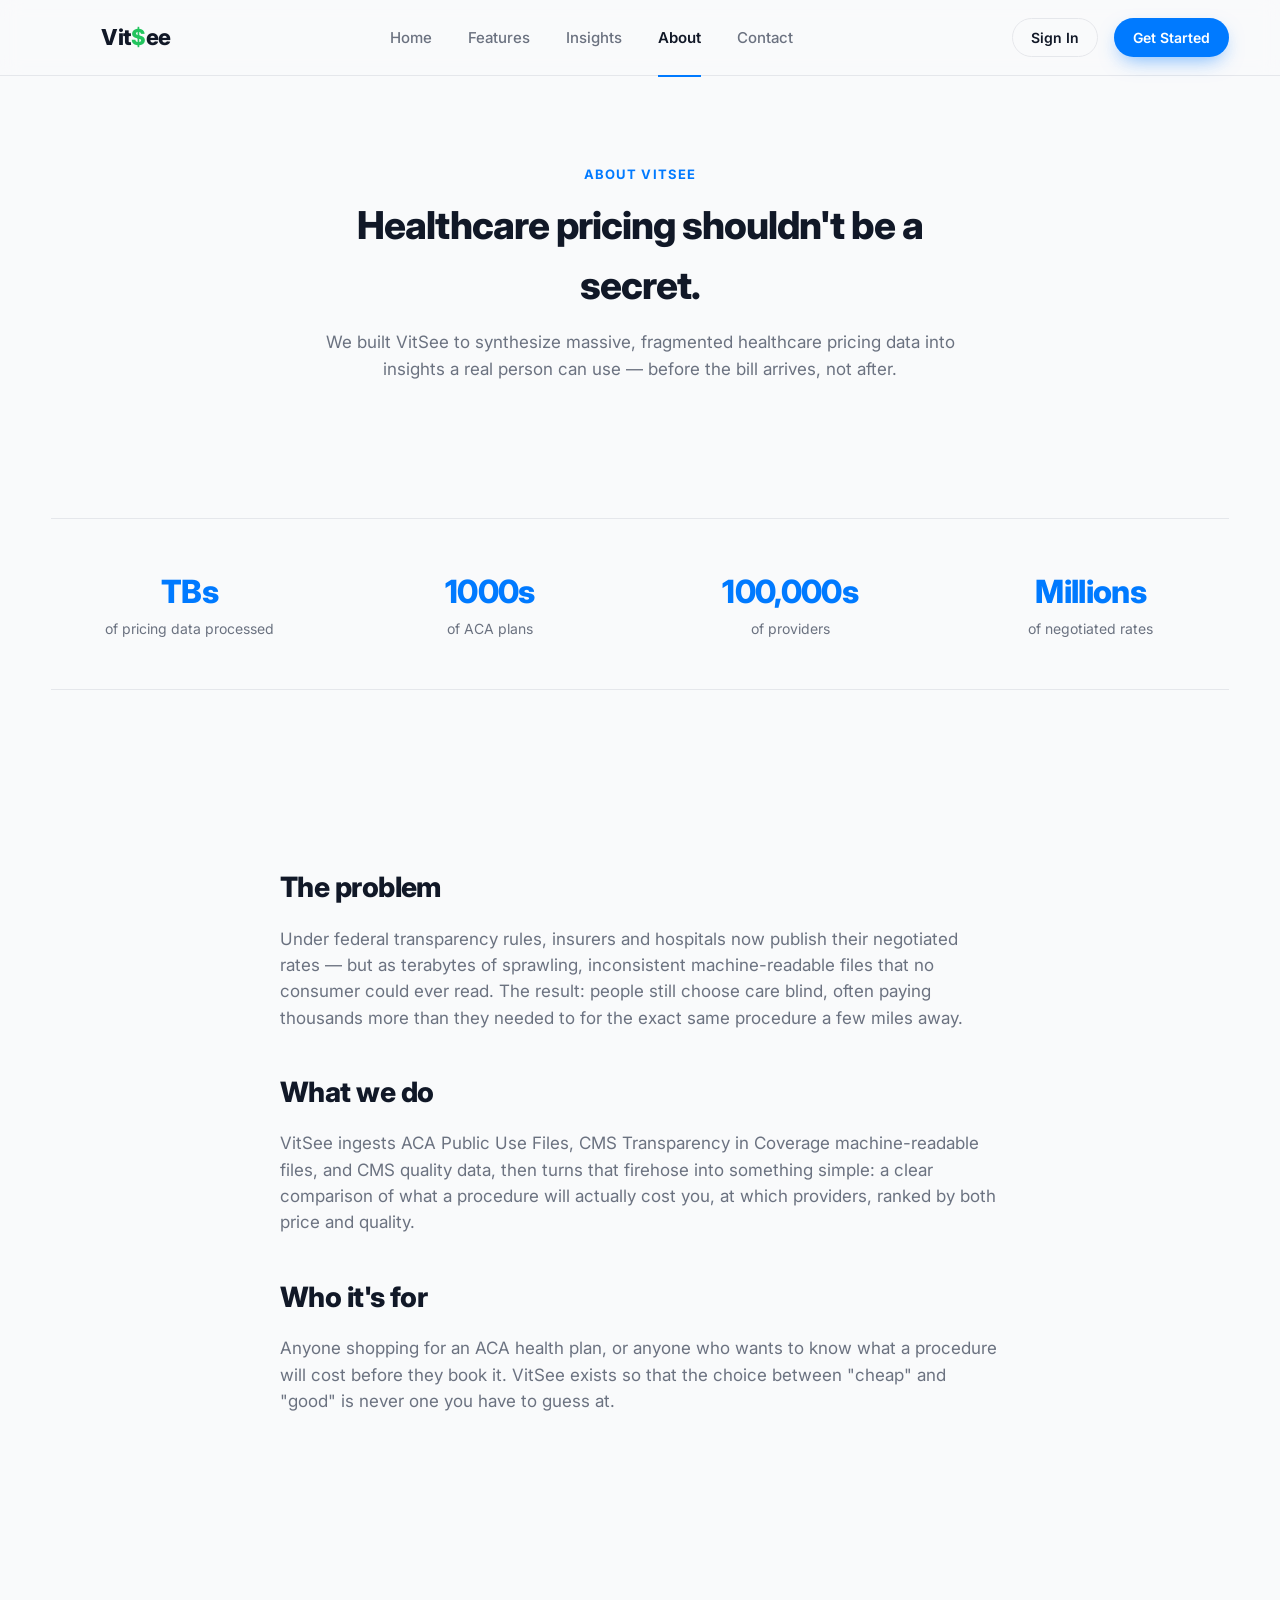
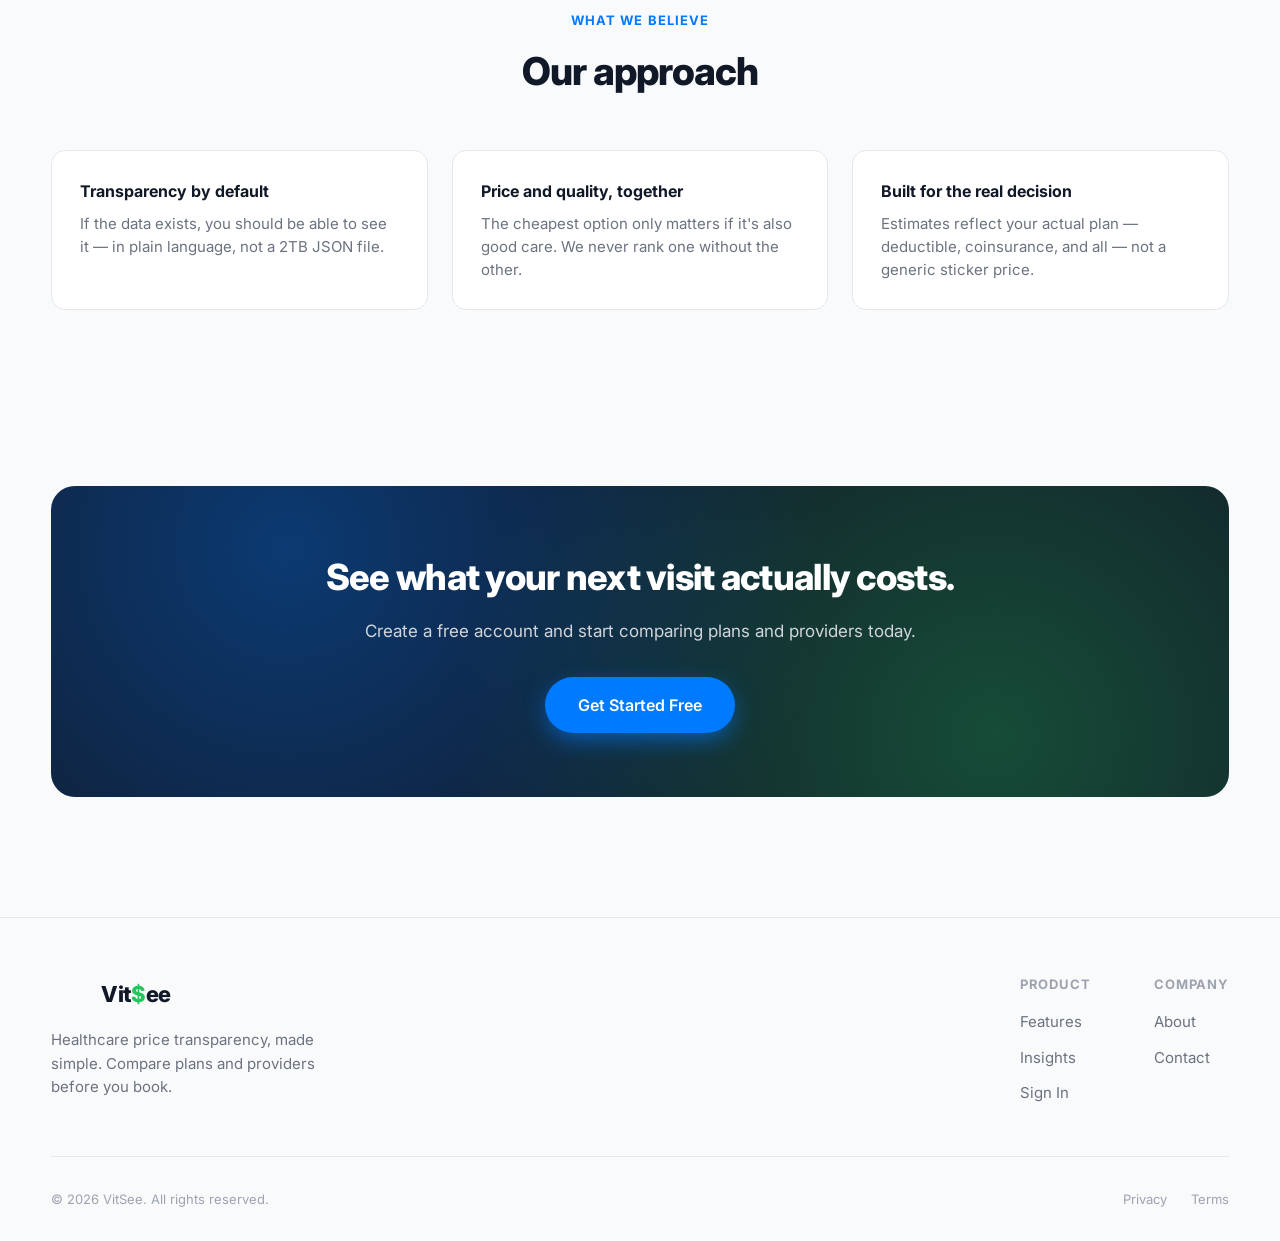
==== about.html @ 4790dad9 "Use VitSee logo as favicon instead of generic icon" ====
<!doctype html>
<html lang="en">
<head>
<meta charset="utf-8">
<title>About — VitSee</title>
<meta name="description" content="VitSee's mission is to make healthcare pricing transparent by synthesizing terabytes of fragmented public data into consumer-friendly comparisons.">
<meta name="viewport" content="width=device-width, initial-scale=1">
<link rel="icon" type="image/png" href="assets/vitsee-logo.png">
<link rel="preconnect" href="https://fonts.googleapis.com">
<link rel="preconnect" href="https://fonts.gstatic.com" crossorigin>
<link href="https://fonts.googleapis.com/css2?family=Inter:wght@400;500;600;700;800&display=swap" rel="stylesheet">
<link rel="stylesheet" href="styles.css">
</head>
<body>

<header class="site-header">
  <div class="wrap header-inner">
    <a href="index.html" class="brand">
      <img src="assets/vitsee-logo.png" alt="VitSee logo">
      <span class="brand-text">Vit<span class="brand-accent">$</span>ee</span>
    </a>
    <nav class="main-nav">
      <a href="index.html">Home</a>
      <a href="features.html">Features</a>
      <a href="insights.html">Insights</a>
      <a href="about.html" class="active">About</a>
      <a href="contact.html">Contact</a>
    </nav>
    <div class="header-actions">
      <a href="https://salmon-flower-08599f31e-preview.westus2.4.azurestaticapps.net/login" class="btn btn-ghost btn-sm">Sign In</a>
      <a href="https://salmon-flower-08599f31e-preview.westus2.4.azurestaticapps.net/login" class="btn btn-accent btn-sm">Get Started</a>
    </div>
    <button class="nav-toggle" aria-label="Toggle navigation" aria-expanded="false">
      <span></span><span></span><span></span>
    </button>
  </div>
</header>

<main>

  <section style="padding-bottom: 0;">
    <div class="wrap">
      <div class="section-head center reveal">
        <span class="section-label">About VitSee</span>
        <h2>Healthcare pricing shouldn't be a secret.</h2>
        <p>We built VitSee to synthesize massive, fragmented healthcare pricing data into insights a real person can use — before the bill arrives, not after.</p>
      </div>
    </div>
  </section>

  <section>
    <div class="wrap">
      <div class="stat-strip reveal">
        <div>
          <strong>TBs</strong>
          <span>of pricing data processed</span>
        </div>
        <div>
          <strong>1000s</strong>
          <span>of ACA plans</span>
        </div>
        <div>
          <strong>100,000s</strong>
          <span>of providers</span>
        </div>
        <div>
          <strong>Millions</strong>
          <span>of negotiated rates</span>
        </div>
      </div>
    </div>
  </section>

  <section>
    <div class="wrap prose reveal">
      <h2>The problem</h2>
      <p>Under federal transparency rules, insurers and hospitals now publish their negotiated rates — but as terabytes of sprawling, inconsistent machine-readable files that no consumer could ever read. The result: people still choose care blind, often paying thousands more than they needed to for the exact same procedure a few miles away.</p>

      <h2>What we do</h2>
      <p>VitSee ingests ACA Public Use Files, CMS Transparency in Coverage machine-readable files, and CMS quality data, then turns that firehose into something simple: a clear comparison of what a procedure will actually cost you, at which providers, ranked by both price and quality.</p>

      <h2>Who it's for</h2>
      <p>Anyone shopping for an ACA health plan, or anyone who wants to know what a procedure will cost before they book it. VitSee exists so that the choice between "cheap" and "good" is never one you have to guess at.</p>
    </div>
  </section>

  <section>
    <div class="wrap">
      <div class="section-head center reveal">
        <span class="section-label">What we believe</span>
        <h2>Our approach</h2>
      </div>
      <div class="value-grid reveal">
        <div class="value-card">
          <h4>Transparency by default</h4>
          <p>If the data exists, you should be able to see it — in plain language, not a 2TB JSON file.</p>
        </div>
        <div class="value-card">
          <h4>Price and quality, together</h4>
          <p>The cheapest option only matters if it's also good care. We never rank one without the other.</p>
        </div>
        <div class="value-card">
          <h4>Built for the real decision</h4>
          <p>Estimates reflect your actual plan — deductible, coinsurance, and all — not a generic sticker price.</p>
        </div>
      </div>
    </div>
  </section>

  <section>
    <div class="wrap">
      <div class="cta-banner reveal">
        <h2>See what your next visit actually costs.</h2>
        <p>Create a free account and start comparing plans and providers today.</p>
        <a href="https://salmon-flower-08599f31e-preview.westus2.4.azurestaticapps.net/login" class="btn btn-accent btn-lg">Get Started Free</a>
      </div>
    </div>
  </section>

</main>

<footer class="site-footer">
  <div class="wrap">
    <div class="footer-top">
      <div class="footer-brand">
        <a href="index.html" class="brand">
          <img src="assets/vitsee-logo.png" alt="VitSee logo">
          <span class="brand-text">Vit<span class="brand-accent">$</span>ee</span>
        </a>
        <p>Healthcare price transparency, made simple. Compare plans and providers before you book.</p>
      </div>
      <div class="footer-cols">
        <div class="footer-col">
          <h5>Product</h5>
          <a href="features.html">Features</a>
          <a href="insights.html">Insights</a>
          <a href="https://salmon-flower-08599f31e-preview.westus2.4.azurestaticapps.net/login">Sign In</a>
        </div>
        <div class="footer-col">
          <h5>Company</h5>
          <a href="about.html">About</a>
          <a href="contact.html">Contact</a>
        </div>
      </div>
    </div>
    <div class="footer-bottom">
      <span>&copy; 2026 VitSee. All rights reserved.</span>
      <div class="footer-bottom-links">
        <a href="contact.html">Privacy</a>
        <a href="contact.html">Terms</a>
      </div>
    </div>
  </div>
</footer>

<script src="script.js"></script>
</body>
</html>
---- styles.css ----
/* ==========================================================================
   VitSee Marketing Site — Shared Stylesheet
   Palette and typography match the vitsee-web product app.
   ========================================================================== */

:root {
  --primary-color: #007AFF;
  --primary-dark: #0062CC;
  --primary-light: #EFF6FF;
  --accent-green: #22C55E;
  --accent-green-dark: #16A34A;
  --text-primary: #111827;
  --text-secondary: #6B7280;
  --text-muted: #9CA3AF;
  --bg-color: #F9FAFB;
  --surface-color: #FFFFFF;
  --border-color: #E5E7EB;
  --amber: #F59E0B;
  --red: #EF4444;

  --font-sans: 'Inter', -apple-system, BlinkMacSystemFont, "Segoe UI", Roboto, "Helvetica Neue", Arial, sans-serif;
  --header-height: 76px;
  --max-width: 1200px;

  --shadow-sm: 0 1px 2px rgba(17, 24, 39, 0.05);
  --shadow-md: 0 4px 12px rgba(17, 24, 39, 0.08);
  --shadow-lg: 0 20px 40px -8px rgba(17, 24, 39, 0.15);
  --radius: 14px;
}

* {
  box-sizing: border-box;
}

html {
  scroll-behavior: smooth;
}

body {
  margin: 0;
  font-family: var(--font-sans);
  color: var(--text-primary);
  background-color: var(--bg-color);
  -webkit-font-smoothing: antialiased;
  line-height: 1.55;
}

img {
  max-width: 100%;
  display: block;
}

a {
  color: inherit;
}

.wrap {
  width: 92%;
  max-width: var(--max-width);
  margin: 0 auto;
}

/* ---------- Header ---------- */

.site-header {
  position: sticky;
  top: 0;
  z-index: 100;
  background-color: rgba(249, 250, 251, 0.85);
  backdrop-filter: blur(10px);
  -webkit-backdrop-filter: blur(10px);
  border-bottom: 1px solid var(--border-color);
  height: var(--header-height);
}

.header-inner {
  display: flex;
  align-items: center;
  justify-content: space-between;
  height: 100%;
}

.brand {
  display: flex;
  align-items: center;
  gap: 0.625rem;
  text-decoration: none;
  color: inherit;
}

.brand img {
  height: 40px;
  width: 40px;
  border-radius: 9px;
}

.brand-text {
  font-size: 1.375rem;
  font-weight: 800;
  letter-spacing: -0.03em;
  color: var(--text-primary);
}

.brand-accent {
  color: var(--accent-green);
}

.main-nav {
  display: flex;
  align-items: center;
  gap: 2.25rem;
}

.main-nav a {
  text-decoration: none;
  color: var(--text-secondary);
  font-weight: 500;
  font-size: 0.9375rem;
  transition: color 0.15s ease;
  position: relative;
}

.main-nav a:hover {
  color: var(--text-primary);
}

.main-nav a.active {
  color: var(--text-primary);
  font-weight: 600;
}

.main-nav a.active::after {
  content: "";
  position: absolute;
  left: 0;
  right: 0;
  bottom: -28px;
  height: 2px;
  background: var(--primary-color);
}

.header-actions {
  display: flex;
  align-items: center;
  gap: 1rem;
}

.nav-toggle {
  display: none;
  background: none;
  border: none;
  padding: 0.5rem;
  cursor: pointer;
}

.nav-toggle span {
  display: block;
  width: 22px;
  height: 2px;
  background: var(--text-primary);
  margin: 5px 0;
  border-radius: 2px;
}

/* ---------- Buttons ---------- */

.btn {
  display: inline-flex;
  align-items: center;
  justify-content: center;
  gap: 0.5rem;
  padding: 0.75rem 1.5rem;
  border-radius: 999px;
  font-weight: 600;
  font-size: 0.9375rem;
  text-decoration: none;
  border: 1px solid transparent;
  cursor: pointer;
  transition: transform 0.15s ease, box-shadow 0.15s ease, background-color 0.15s ease, color 0.15s ease;
  white-space: nowrap;
}

.btn-primary {
  background-color: var(--text-primary);
  color: #fff;
  box-shadow: var(--shadow-sm);
}

.btn-primary:hover {
  transform: translateY(-1px);
  box-shadow: var(--shadow-md);
  background-color: #000;
}

.btn-accent {
  background-color: var(--primary-color);
  color: #fff;
  box-shadow: 0 8px 20px -6px rgba(0, 122, 255, 0.55);
}

.btn-accent:hover {
  transform: translateY(-1px);
  background-color: var(--primary-dark);
  box-shadow: 0 12px 24px -6px rgba(0, 122, 255, 0.6);
}

.btn-ghost {
  background-color: transparent;
  color: var(--text-primary);
  border-color: var(--border-color);
}

.btn-ghost:hover {
  border-color: var(--text-primary);
}

.btn-sm {
  padding: 0.5rem 1.125rem;
  font-size: 0.875rem;
}

.btn-lg {
  padding: 0.9375rem 2rem;
  font-size: 1rem;
}

/* ---------- Hero ---------- */

.hero {
  position: relative;
  overflow: hidden;
  padding: 6.5rem 0 6rem;
}

.hero::before {
  content: "";
  position: absolute;
  top: -220px;
  right: -160px;
  width: 620px;
  height: 620px;
  background: radial-gradient(circle, rgba(0, 122, 255, 0.14) 0%, rgba(0, 122, 255, 0) 70%);
  z-index: 0;
}

.hero::after {
  content: "";
  position: absolute;
  bottom: -260px;
  left: -180px;
  width: 560px;
  height: 560px;
  background: radial-gradient(circle, rgba(34, 197, 94, 0.12) 0%, rgba(34, 197, 94, 0) 70%);
  z-index: 0;
}

.hero-inner {
  position: relative;
  z-index: 1;
  display: grid;
  grid-template-columns: 1.05fr 0.95fr;
  gap: 3.5rem;
  align-items: center;
}

.eyebrow {
  display: inline-flex;
  align-items: center;
  gap: 0.5rem;
  background: var(--primary-light);
  color: var(--primary-dark);
  border: 1px solid #BFDBFE;
  padding: 0.375rem 0.875rem;
  border-radius: 999px;
  font-size: 0.8125rem;
  font-weight: 600;
  letter-spacing: 0.01em;
  margin-bottom: 1.5rem;
  animation: fadeUp 0.6s ease both;
}

.hero h1 {
  font-size: clamp(2.5rem, 4.6vw, 3.75rem);
  line-height: 1.06;
  letter-spacing: -0.035em;
  font-weight: 800;
  margin: 0 0 1.5rem;
  animation: fadeUp 0.6s ease 0.08s both;
}

.hero h1 .accent {
  color: var(--primary-color);
}

.hero-sub {
  font-size: 1.1875rem;
  color: var(--text-secondary);
  max-width: 46ch;
  margin: 0 0 2.25rem;
  animation: fadeUp 0.6s ease 0.16s both;
}

.hero-cta-row {
  display: flex;
  gap: 1rem;
  flex-wrap: wrap;
  margin-bottom: 2.5rem;
  animation: fadeUp 0.6s ease 0.24s both;
}

.hero-trust {
  display: flex;
  gap: 2rem;
  flex-wrap: wrap;
  animation: fadeUp 0.6s ease 0.32s both;
}

.hero-trust div {
  display: flex;
  flex-direction: column;
}

.hero-trust strong {
  font-size: 1.5rem;
  font-weight: 800;
  letter-spacing: -0.02em;
}

.hero-trust span {
  font-size: 0.8125rem;
  color: var(--text-secondary);
}

/* Hero visual: mock savings card */

.hero-visual {
  position: relative;
  animation: fadeUp 0.7s ease 0.2s both;
}

.savings-card {
  background: var(--surface-color);
  border: 1px solid var(--border-color);
  border-radius: var(--radius);
  box-shadow: var(--shadow-lg);
  padding: 1.75rem;
  position: relative;
  z-index: 2;
}

.savings-card-header {
  display: flex;
  justify-content: space-between;
  align-items: center;
  margin-bottom: 1.25rem;
}

.savings-card-header h3 {
  margin: 0;
  font-size: 0.9375rem;
  color: var(--text-secondary);
  font-weight: 600;
}

.savings-pill {
  background: #ECFDF5;
  color: var(--accent-green-dark);
  font-size: 0.75rem;
  font-weight: 700;
  padding: 0.25rem 0.625rem;
  border-radius: 999px;
}

.compare-row {
  display: flex;
  justify-content: space-between;
  align-items: center;
  padding: 0.875rem 0;
  border-bottom: 1px solid var(--border-color);
}

.compare-row:last-of-type {
  border-bottom: none;
}

.compare-name {
  font-weight: 600;
  font-size: 0.9375rem;
}

.compare-meta {
  color: var(--text-muted);
  font-size: 0.8125rem;
}

.compare-price {
  font-weight: 700;
  font-size: 1.0625rem;
}

.compare-row.best .compare-price {
  color: var(--accent-green-dark);
}

.compare-row.best {
  background: linear-gradient(90deg, rgba(34,197,94,0.06), transparent);
  margin: 0 -1.75rem;
  padding: 0.875rem 1.75rem;
  border-radius: 8px;
}

.floating-chip {
  position: absolute;
  background: var(--surface-color);
  border: 1px solid var(--border-color);
  border-radius: 12px;
  box-shadow: var(--shadow-md);
  padding: 0.75rem 1rem;
  display: flex;
  align-items: center;
  gap: 0.625rem;
  font-size: 0.8125rem;
  font-weight: 600;
  z-index: 3;
}

.floating-chip.chip-1 {
  top: -18px;
  right: 12px;
  animation: floatY 5s ease-in-out infinite;
}

.floating-chip.chip-2 {
  bottom: -22px;
  left: -18px;
  animation: floatY 6s ease-in-out infinite 0.4s;
}

.chip-dot {
  width: 8px;
  height: 8px;
  border-radius: 50%;
  background: var(--accent-green);
  flex-shrink: 0;
}

/* ---------- Section basics ---------- */

section {
  padding: 5.5rem 0;
}

.section-head {
  max-width: 640px;
  margin: 0 0 3rem;
}

.section-head.center {
  margin-left: auto;
  margin-right: auto;
  text-align: center;
}

.section-label {
  color: var(--primary-color);
  font-weight: 700;
  font-size: 0.8125rem;
  text-transform: uppercase;
  letter-spacing: 0.08em;
  margin-bottom: 0.75rem;
  display: block;
}

.section-head h2 {
  font-size: clamp(1.875rem, 3vw, 2.5rem);
  letter-spacing: -0.025em;
  margin: 0 0 0.875rem;
  font-weight: 800;
}

.section-head p {
  color: var(--text-secondary);
  font-size: 1.0625rem;
  margin: 0;
}

/* ---------- Feature cards ---------- */

.feature-grid {
  display: grid;
  grid-template-columns: repeat(4, 1fr);
  gap: 1.5rem;
}

.feature-card {
  background: var(--surface-color);
  border: 1px solid var(--border-color);
  border-radius: var(--radius);
  padding: 1.75rem;
  transition: transform 0.2s ease, box-shadow 0.2s ease, border-color 0.2s ease;
}

.feature-card:hover {
  transform: translateY(-4px);
  box-shadow: var(--shadow-md);
  border-color: #D8DEE9;
}

.feature-icon {
  width: 44px;
  height: 44px;
  border-radius: 10px;
  display: flex;
  align-items: center;
  justify-content: center;
  margin-bottom: 1.25rem;
  color: #fff;
}

.feature-icon.blue { background: var(--primary-color); }
.feature-icon.green { background: var(--accent-green); }
.feature-icon.amber { background: var(--amber); }
.feature-icon.dark { background: var(--text-primary); }

.feature-card h3 {
  font-size: 1.0625rem;
  margin: 0 0 0.5rem;
  font-weight: 700;
  letter-spacing: -0.01em;
}

.feature-card p {
  color: var(--text-secondary);
  font-size: 0.9375rem;
  margin: 0;
}

/* ---------- How it works ---------- */

.steps {
  display: grid;
  grid-template-columns: repeat(3, 1fr);
  gap: 2rem;
  position: relative;
}

.step {
  position: relative;
  padding-top: 0.5rem;
}

.step-number {
  font-size: 0.8125rem;
  font-weight: 800;
  color: var(--primary-color);
  border: 1.5px solid var(--primary-color);
  width: 32px;
  height: 32px;
  border-radius: 50%;
  display: flex;
  align-items: center;
  justify-content: center;
  margin-bottom: 1.25rem;
}

.step h3 {
  font-size: 1.0625rem;
  margin: 0 0 0.5rem;
  font-weight: 700;
}

.step p {
  color: var(--text-secondary);
  font-size: 0.9375rem;
  margin: 0;
}

/* ---------- Alternating feature rows (features.html) ---------- */

.feature-row {
  display: grid;
  grid-template-columns: 1fr 1fr;
  gap: 3.5rem;
  align-items: center;
  padding: 4rem 0;
  border-bottom: 1px solid var(--border-color);
}

.feature-row:last-child {
  border-bottom: none;
}

.feature-row.reverse .feature-row-media {
  order: 2;
}

.feature-row-media {
  background: var(--surface-color);
  border: 1px solid var(--border-color);
  border-radius: var(--radius);
  padding: 2rem;
  box-shadow: var(--shadow-sm);
  min-height: 260px;
  display: flex;
  align-items: center;
  justify-content: center;
}

.feature-row-tag {
  display: inline-block;
  font-size: 0.75rem;
  font-weight: 700;
  text-transform: uppercase;
  letter-spacing: 0.06em;
  color: var(--accent-green-dark);
  background: #ECFDF5;
  padding: 0.3rem 0.7rem;
  border-radius: 999px;
  margin-bottom: 1rem;
}

.feature-row h3 {
  font-size: 1.75rem;
  letter-spacing: -0.02em;
  margin: 0 0 1rem;
  font-weight: 800;
}

.feature-row p {
  color: var(--text-secondary);
  font-size: 1.0625rem;
  margin: 0 0 1.25rem;
}

.feature-row ul {
  list-style: none;
  padding: 0;
  margin: 0;
  display: flex;
  flex-direction: column;
  gap: 0.75rem;
}

.feature-row li {
  display: flex;
  align-items: flex-start;
  gap: 0.625rem;
  font-size: 0.9375rem;
  color: var(--text-primary);
}

.feature-row li svg {
  flex-shrink: 0;
  color: var(--accent-green-dark);
  margin-top: 2px;
}

/* mock UI blocks used inside feature-row-media */

.mock-bar {
  height: 12px;
  border-radius: 6px;
  background: var(--border-color);
}

.mock-list {
  width: 100%;
  display: flex;
  flex-direction: column;
  gap: 0.875rem;
}

.mock-pill-row {
  display: flex;
  gap: 0.5rem;
  flex-wrap: wrap;
}

.mock-pill {
  padding: 0.4rem 0.875rem;
  border-radius: 999px;
  background: var(--primary-light);
  color: var(--primary-dark);
  font-size: 0.8125rem;
  font-weight: 600;
}

.mock-chat-bubble {
  background: var(--bg-color);
  border: 1px solid var(--border-color);
  border-radius: 12px;
  padding: 0.875rem 1rem;
  font-size: 0.875rem;
  max-width: 80%;
}

.mock-chat-bubble.user {
  align-self: flex-end;
  background: var(--primary-color);
  color: #fff;
  border-color: transparent;
}

/* ---------- About page ---------- */

.stat-strip {
  display: grid;
  grid-template-columns: repeat(4, 1fr);
  gap: 1.5rem;
  padding: 3rem 0;
  border-top: 1px solid var(--border-color);
  border-bottom: 1px solid var(--border-color);
}

.stat-strip div {
  text-align: center;
}

.stat-strip strong {
  display: block;
  font-size: 2rem;
  font-weight: 800;
  letter-spacing: -0.02em;
  color: var(--primary-color);
}

.stat-strip span {
  color: var(--text-secondary);
  font-size: 0.875rem;
}

.prose {
  max-width: 720px;
  margin: 0 auto;
  font-size: 1.0625rem;
  color: var(--text-secondary);
}

.prose h2 {
  color: var(--text-primary);
  font-size: 1.75rem;
  letter-spacing: -0.02em;
  margin: 2.5rem 0 1rem;
  font-weight: 800;
}

.prose h2:first-child {
  margin-top: 0;
}

.prose p {
  margin: 0 0 1.25rem;
}

.value-grid {
  display: grid;
  grid-template-columns: repeat(3, 1fr);
  gap: 1.5rem;
  margin-top: 1rem;
}

.value-card {
  background: var(--surface-color);
  border: 1px solid var(--border-color);
  border-radius: var(--radius);
  padding: 1.75rem;
}

.value-card h4 {
  margin: 0 0 0.5rem;
  font-size: 1rem;
  font-weight: 700;
}

.value-card p {
  margin: 0;
  color: var(--text-secondary);
  font-size: 0.9375rem;
}

/* ---------- Contact page ---------- */

.contact-grid {
  display: grid;
  grid-template-columns: 1fr 1fr;
  gap: 3rem;
  align-items: start;
}

.contact-card {
  background: var(--surface-color);
  border: 1px solid var(--border-color);
  border-radius: var(--radius);
  padding: 2.5rem;
  box-shadow: var(--shadow-sm);
}

.contact-method {
  display: flex;
  align-items: flex-start;
  gap: 1rem;
  padding: 1.25rem 0;
  border-bottom: 1px solid var(--border-color);
}

.contact-method:last-child {
  border-bottom: none;
}

.contact-icon {
  width: 40px;
  height: 40px;
  border-radius: 10px;
  background: var(--primary-light);
  color: var(--primary-color);
  display: flex;
  align-items: center;
  justify-content: center;
  flex-shrink: 0;
}

.contact-method h4 {
  margin: 0 0 0.25rem;
  font-size: 0.9375rem;
  font-weight: 700;
}

.contact-method p, .contact-method a {
  margin: 0;
  color: var(--text-secondary);
  font-size: 0.9375rem;
  text-decoration: none;
}

.contact-method a:hover {
  color: var(--primary-color);
}

/* ---------- Insights listing ---------- */

.insights-filter {
  display: flex;
  flex-wrap: wrap;
  gap: 0.625rem;
  margin-bottom: 2.5rem;
}

.filter-pill {
  padding: 0.5rem 1.125rem;
  border-radius: 999px;
  border: 1px solid var(--border-color);
  background: var(--surface-color);
  color: var(--text-secondary);
  font-size: 0.875rem;
  font-weight: 600;
  text-decoration: none;
  transition: border-color 0.15s ease, color 0.15s ease;
}

.filter-pill:hover {
  border-color: var(--primary-color);
  color: var(--primary-color);
}

.filter-pill.active {
  background: var(--text-primary);
  border-color: var(--text-primary);
  color: #fff;
}

.insight-grid {
  display: grid;
  grid-template-columns: repeat(3, 1fr);
  gap: 1.75rem;
}

.insight-card {
  display: flex;
  flex-direction: column;
  background: var(--surface-color);
  border: 1px solid var(--border-color);
  border-radius: var(--radius);
  overflow: hidden;
  text-decoration: none;
  color: inherit;
  transition: transform 0.2s ease, box-shadow 0.2s ease, border-color 0.2s ease;
}

.insight-card:hover {
  transform: translateY(-4px);
  box-shadow: var(--shadow-md);
  border-color: #D8DEE9;
}

.insight-card-media {
  height: 160px;
  display: flex;
  align-items: center;
  justify-content: center;
  position: relative;
  overflow: hidden;
}

.insight-card-media svg {
  position: relative;
  z-index: 1;
}

.insight-card-media::before {
  content: "";
  position: absolute;
  inset: 0;
  opacity: 0.9;
}

.insight-card-media.tone-blue::before { background: linear-gradient(135deg, #DBEAFE, #EFF6FF); }
.insight-card-media.tone-green::before { background: linear-gradient(135deg, #DCFCE7, #ECFDF5); }
.insight-card-media.tone-amber::before { background: linear-gradient(135deg, #FEF3C7, #FFFBEB); }

.insight-card-media.tone-blue svg { color: var(--primary-color); }
.insight-card-media.tone-green svg { color: var(--accent-green-dark); }
.insight-card-media.tone-amber svg { color: var(--amber); }

.insight-card-body {
  padding: 1.5rem;
  display: flex;
  flex-direction: column;
  gap: 0.75rem;
  flex: 1;
}

.insight-card-tag {
  display: inline-flex;
  align-self: flex-start;
  font-size: 0.75rem;
  font-weight: 700;
  text-transform: uppercase;
  letter-spacing: 0.05em;
  color: var(--primary-dark);
  background: var(--primary-light);
  padding: 0.25rem 0.625rem;
  border-radius: 999px;
}

.insight-card-body h3 {
  margin: 0;
  font-size: 1.125rem;
  font-weight: 700;
  letter-spacing: -0.01em;
  line-height: 1.35;
}

.insight-card-body p {
  margin: 0;
  color: var(--text-secondary);
  font-size: 0.9375rem;
  flex: 1;
}

.insight-card-meta {
  display: flex;
  justify-content: space-between;
  align-items: center;
  font-size: 0.8125rem;
  color: var(--text-muted);
  padding-top: 0.75rem;
  border-top: 1px solid var(--border-color);
  margin-top: 0.25rem;
}

.insight-card.featured {
  grid-column: span 2;
}

.insight-card.featured .insight-card-media {
  height: 220px;
}

.insight-card.featured .insight-card-body h3 {
  font-size: 1.5rem;
}

/* ---------- Article page ---------- */

.article-header {
  padding: 3rem 0 2.5rem;
  border-bottom: 1px solid var(--border-color);
}

.article-meta-row {
  display: flex;
  align-items: center;
  gap: 0.75rem;
  margin-bottom: 1.25rem;
  font-size: 0.875rem;
  color: var(--text-muted);
}

.article-header h1 {
  font-size: clamp(2rem, 3.6vw, 2.875rem);
  letter-spacing: -0.03em;
  font-weight: 800;
  line-height: 1.12;
  max-width: 850px;
  margin: 0 0 1.25rem;
}

.article-dek {
  font-size: 1.1875rem;
  color: var(--text-secondary);
  max-width: 700px;
  margin: 0;
}

.article-body {
  max-width: 720px;
  margin: 0 auto;
  padding: 3rem 0;
}

.article-body p {
  font-size: 1.0625rem;
  color: var(--text-secondary);
  margin: 0 0 1.25rem;
}

.article-body h2 {
  font-size: 1.625rem;
  letter-spacing: -0.02em;
  font-weight: 800;
  color: var(--text-primary);
  margin: 2.75rem 0 1rem;
}

.article-body h2:first-child {
  margin-top: 0;
}

.stat-callout-row {
  display: grid;
  grid-template-columns: repeat(3, 1fr);
  gap: 1rem;
  margin: 2rem 0 2.5rem;
}

.stat-callout {
  background: var(--surface-color);
  border: 1px solid var(--border-color);
  border-radius: 12px;
  padding: 1.25rem;
  text-align: center;
}

.stat-callout strong {
  display: block;
  font-size: 1.75rem;
  font-weight: 800;
  letter-spacing: -0.02em;
  color: var(--primary-color);
  margin-bottom: 0.25rem;
}

.stat-callout span {
  font-size: 0.8125rem;
  color: var(--text-secondary);
}

.chart-block {
  background: var(--surface-color);
  border: 1px solid var(--border-color);
  border-radius: var(--radius);
  padding: 1.75rem;
  margin: 2rem 0 2.5rem;
}

.chart-block-title {
  font-size: 0.875rem;
  font-weight: 700;
  color: var(--text-primary);
  margin-bottom: 1.25rem;
}

.bar-chart {
  display: flex;
  flex-direction: column;
  gap: 0.875rem;
}

.bar-row {
  display: grid;
  grid-template-columns: 140px 1fr 70px;
  align-items: center;
  gap: 0.75rem;
  font-size: 0.875rem;
}

.bar-row-label {
  color: var(--text-secondary);
  white-space: nowrap;
  overflow: hidden;
  text-overflow: ellipsis;
}

.bar-track {
  height: 10px;
  background: var(--bg-color);
  border-radius: 999px;
  overflow: hidden;
}

.bar-fill {
  height: 100%;
  border-radius: 999px;
  background: var(--primary-color);
}

.bar-fill.accent {
  background: var(--accent-green);
}

.bar-row-value {
  text-align: right;
  font-weight: 700;
  color: var(--text-primary);
}

.callout-box {
  border-left: 3px solid var(--primary-color);
  background: var(--primary-light);
  border-radius: 0 10px 10px 0;
  padding: 1.25rem 1.5rem;
  margin: 2rem 0;
}

.callout-box p {
  margin: 0;
  color: #1E3A8A;
  font-size: 1rem;
}

.methodology-box {
  background: var(--surface-color);
  border: 1px solid var(--border-color);
  border-radius: var(--radius);
  padding: 1.75rem;
  margin-top: 2.5rem;
}

.methodology-box h4 {
  margin: 0 0 0.75rem;
  font-size: 0.9375rem;
  font-weight: 700;
}

.methodology-box p {
  font-size: 0.9375rem;
  margin: 0;
}

.article-footer-nav {
  border-top: 1px solid var(--border-color);
  padding: 2.5rem 0;
  display: flex;
  justify-content: space-between;
  align-items: center;
}

/* ---------- CTA banner ---------- */

.cta-banner {
  background: var(--text-primary);
  border-radius: 24px;
  padding: 4rem 3rem;
  text-align: center;
  position: relative;
  overflow: hidden;
}

.cta-banner::before {
  content: "";
  position: absolute;
  inset: 0;
  background: radial-gradient(circle at 20% 20%, rgba(0,122,255,0.35), transparent 55%),
              radial-gradient(circle at 80% 80%, rgba(34,197,94,0.3), transparent 55%);
}

.cta-banner > * {
  position: relative;
  z-index: 1;
}

.cta-banner h2 {
  color: #fff;
  font-size: clamp(1.75rem, 3vw, 2.25rem);
  letter-spacing: -0.02em;
  margin: 0 0 0.75rem;
  font-weight: 800;
}

.cta-banner p {
  color: #D1D5DB;
  font-size: 1.0625rem;
  margin: 0 0 2rem;
}

.cta-banner .btn-accent {
  box-shadow: 0 8px 24px -4px rgba(0,122,255,0.7);
}

/* ---------- Footer ---------- */

.site-footer {
  border-top: 1px solid var(--border-color);
  padding: 3.5rem 0 2rem;
  margin-top: 2rem;
}

.footer-top {
  display: flex;
  justify-content: space-between;
  gap: 3rem;
  padding-bottom: 2.5rem;
}

.footer-brand .brand {
  margin-bottom: 0.875rem;
}

.footer-brand p {
  color: var(--text-secondary);
  font-size: 0.9375rem;
  max-width: 32ch;
  margin: 0;
}

.footer-cols {
  display: flex;
  gap: 4rem;
}

.footer-col h5 {
  font-size: 0.8125rem;
  text-transform: uppercase;
  letter-spacing: 0.06em;
  color: var(--text-muted);
  margin: 0 0 1rem;
}

.footer-col a {
  display: block;
  color: var(--text-secondary);
  text-decoration: none;
  font-size: 0.9375rem;
  margin-bottom: 0.75rem;
}

.footer-col a:hover {
  color: var(--text-primary);
}

.footer-bottom {
  display: flex;
  justify-content: space-between;
  align-items: center;
  padding-top: 2rem;
  border-top: 1px solid var(--border-color);
  color: var(--text-muted);
  font-size: 0.8125rem;
}

.footer-bottom-links {
  display: flex;
  gap: 1.5rem;
}

.footer-bottom-links a {
  text-decoration: none;
  color: var(--text-muted);
}

.footer-bottom-links a:hover {
  color: var(--text-primary);
}

/* ---------- Animations ---------- */

@keyframes fadeUp {
  from {
    opacity: 0;
    transform: translateY(14px);
  }
  to {
    opacity: 1;
    transform: translateY(0);
  }
}

@keyframes floatY {
  0%, 100% { transform: translateY(0); }
  50% { transform: translateY(-8px); }
}

.reveal {
  opacity: 0;
  transform: translateY(10px);
  transition: opacity 0.5s ease, transform 0.5s ease;
}

.reveal.in-view {
  opacity: 1;
  transform: translateY(0);
}

/* ---------- Responsive ---------- */

@media (max-width: 980px) {
  .feature-grid {
    grid-template-columns: repeat(2, 1fr);
  }

  .steps {
    grid-template-columns: 1fr;
    gap: 2.5rem;
  }

  .hero-inner {
    grid-template-columns: 1fr;
  }

  .hero-visual {
    order: -1;
    max-width: 460px;
    margin: 0 auto;
  }

  .feature-row,
  .feature-row.reverse {
    grid-template-columns: 1fr;
  }

  .feature-row.reverse .feature-row-media {
    order: 0;
  }

  .stat-strip {
    grid-template-columns: repeat(2, 1fr);
    gap: 2rem;
  }

  .value-grid {
    grid-template-columns: 1fr;
  }

  .contact-grid {
    grid-template-columns: 1fr;
  }

  .insight-grid {
    grid-template-columns: repeat(2, 1fr);
  }

  .insight-card.featured {
    grid-column: span 2;
  }

  .stat-callout-row {
    grid-template-columns: 1fr;
  }

  .bar-row {
    grid-template-columns: 100px 1fr 60px;
  }

  .footer-top {
    flex-direction: column;
    gap: 2rem;
  }
}

@media (max-width: 768px) {
  :root {
    --header-height: 64px;
  }

  .nav-toggle {
    display: block;
  }

  .main-nav {
    position: fixed;
    top: var(--header-height);
    left: 0;
    right: 0;
    background: var(--surface-color);
    border-bottom: 1px solid var(--border-color);
    flex-direction: column;
    align-items: flex-start;
    gap: 0;
    padding: 0.5rem 0;
    transform: translateY(-8px);
    opacity: 0;
    pointer-events: none;
    transition: opacity 0.2s ease, transform 0.2s ease;
  }

  .main-nav.open {
    opacity: 1;
    transform: translateY(0);
    pointer-events: auto;
  }

  .main-nav a {
    width: 100%;
    padding: 0.875rem 6%;
  }

  .main-nav a.active::after {
    display: none;
  }

  .header-actions .btn-ghost {
    display: none;
  }

  .hero {
    padding: 3.5rem 0 3rem;
  }

  .hero-cta-row {
    flex-direction: column;
    align-items: stretch;
  }

  .hero-trust {
    gap: 1.5rem;
  }

  section {
    padding: 3.5rem 0;
  }

  .feature-grid {
    grid-template-columns: 1fr;
  }

  .stat-strip {
    grid-template-columns: 1fr 1fr;
  }

  .cta-banner {
    padding: 2.75rem 1.5rem;
  }

  .insight-grid {
    grid-template-columns: 1fr;
  }

  .insight-card.featured {
    grid-column: span 1;
  }

  .article-body {
    padding: 2.5rem 0;
  }

  .bar-row {
    grid-template-columns: 1fr;
    gap: 0.375rem;
  }

  .bar-row-value {
    text-align: left;
  }

  .article-footer-nav {
    flex-direction: column;
    gap: 1rem;
    align-items: stretch;
  }

  .footer-cols {
    flex-direction: column;
    gap: 2rem;
  }

  .footer-bottom {
    flex-direction: column;
    gap: 1rem;
    text-align: center;
  }
}
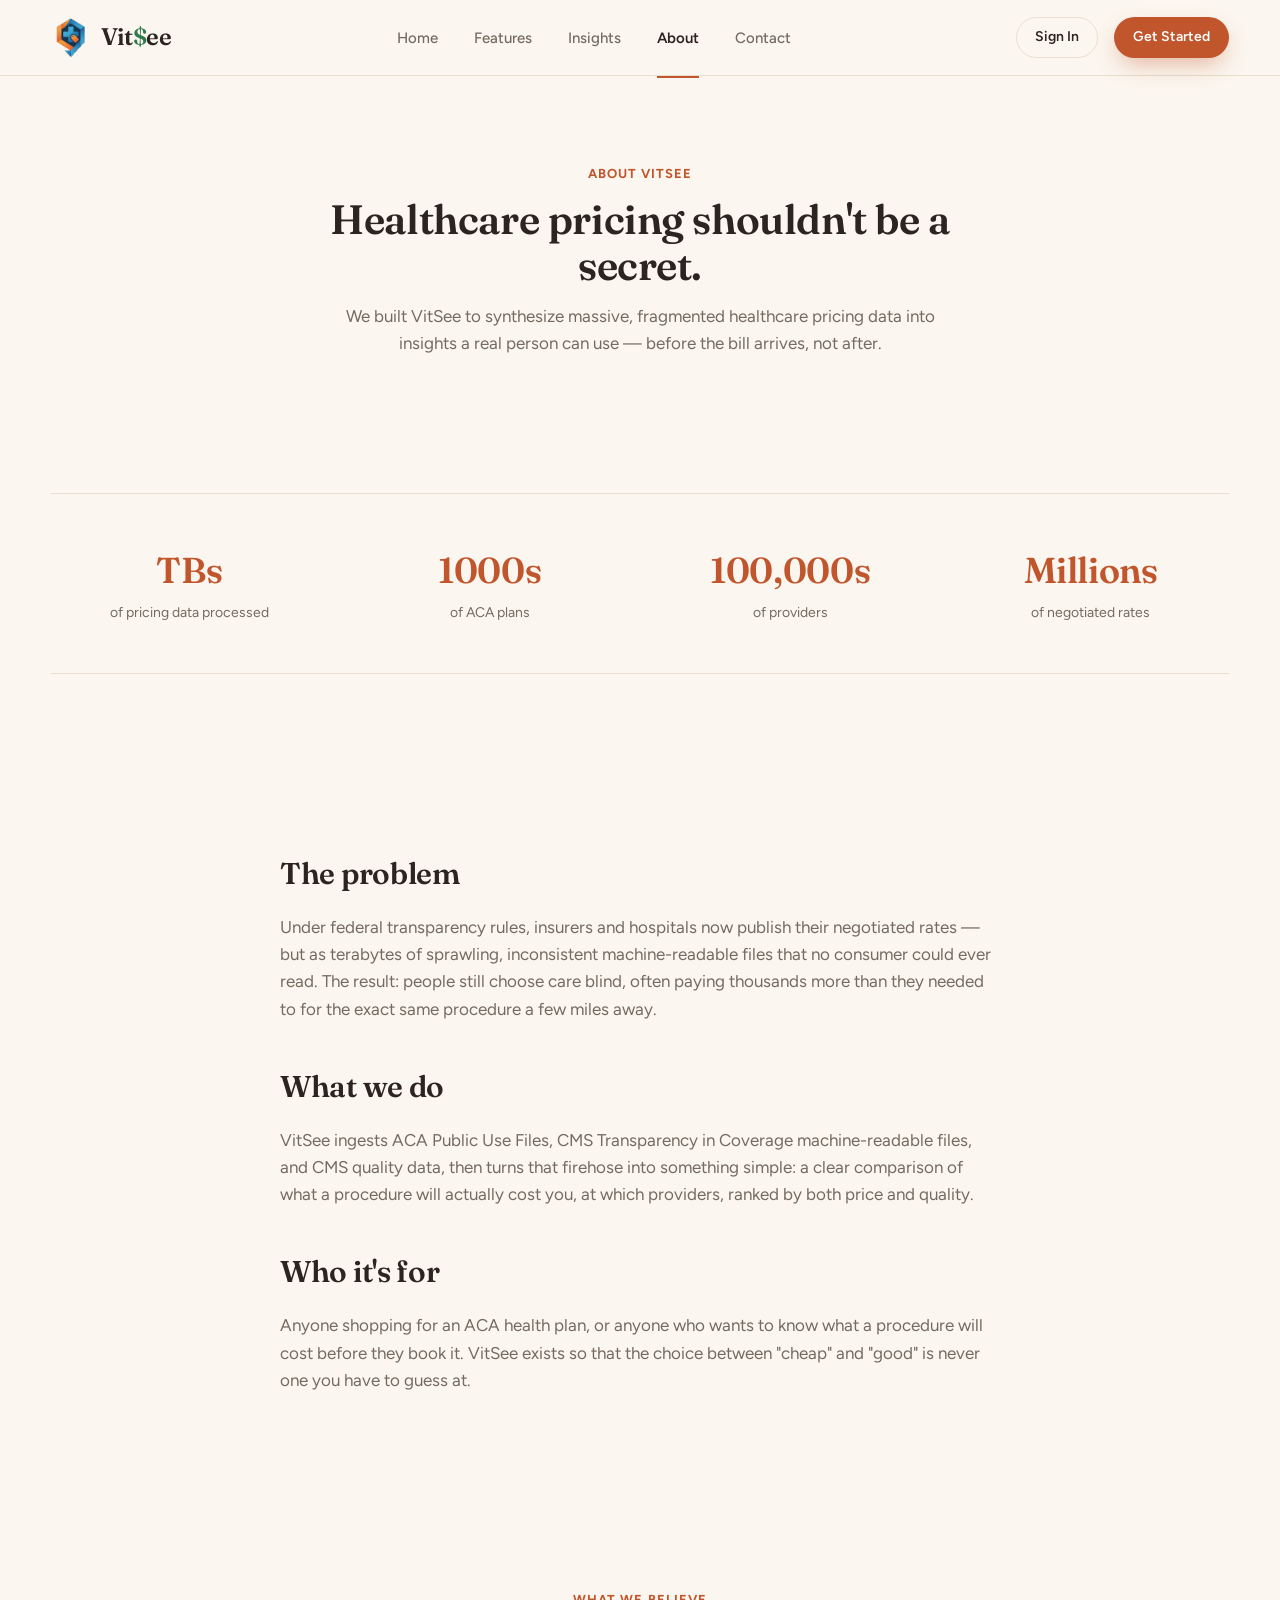
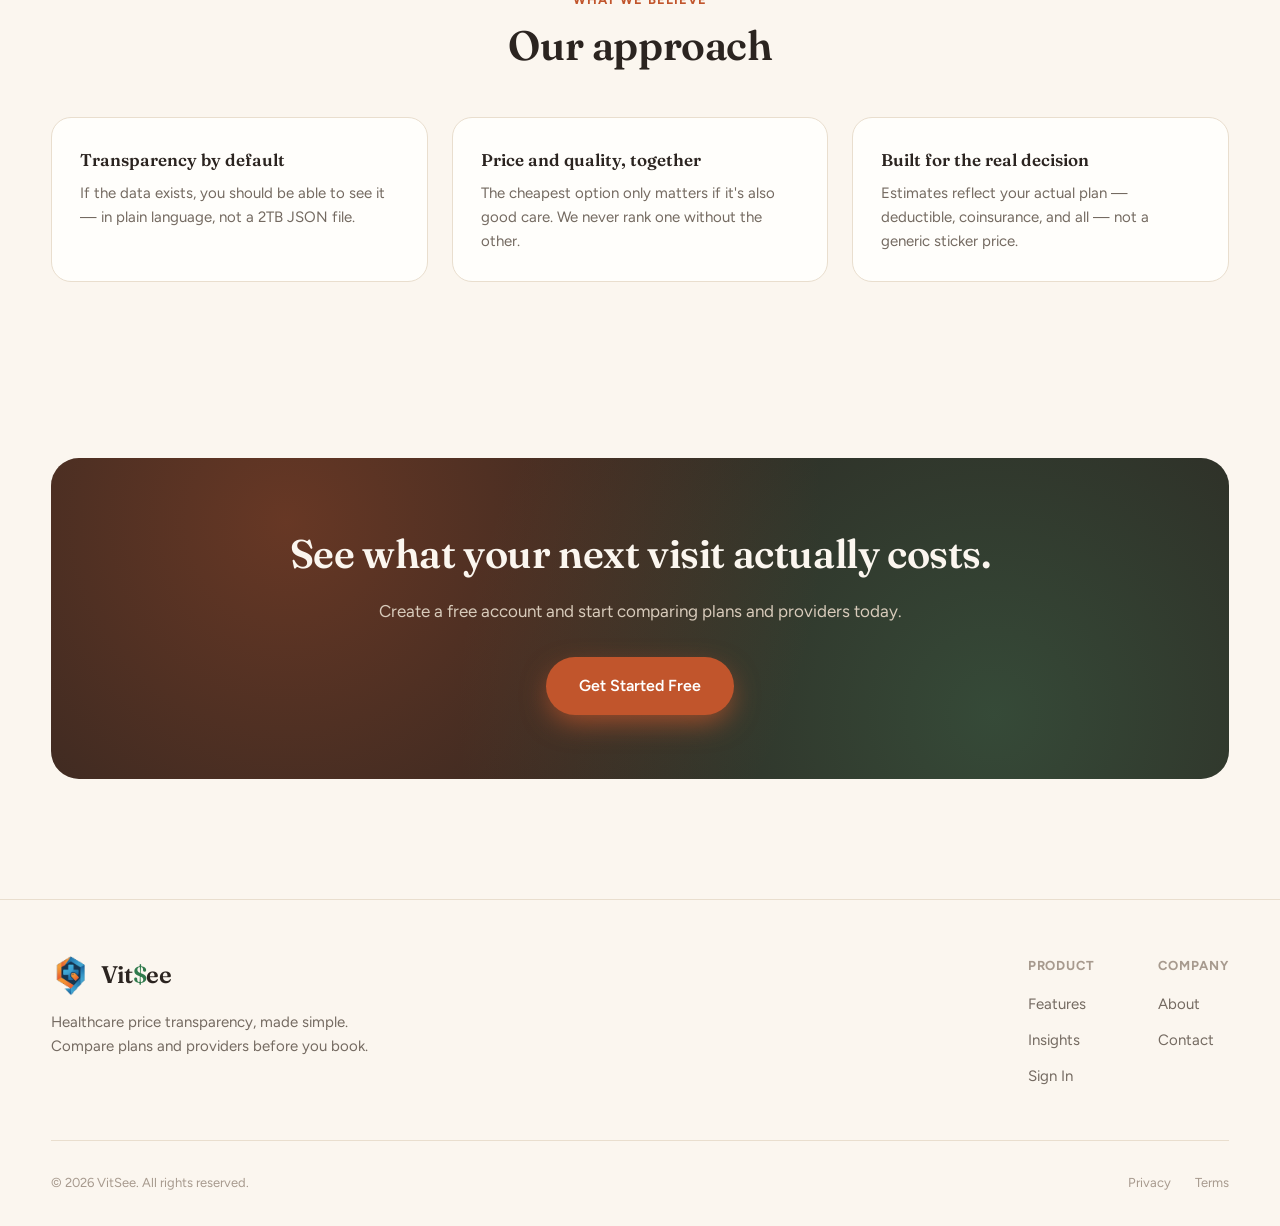
==== commit 4ecc6564: "Redesign visual identity: warm human healthcare direction Replace the generic blue/Inter SaaS look w" ====
--- a/about.html
+++ b/about.html
@@ -8,7 +8,7 @@
 <link rel="icon" type="image/png" href="assets/vitsee-logo.png">
 <link rel="preconnect" href="https://fonts.googleapis.com">
 <link rel="preconnect" href="https://fonts.gstatic.com" crossorigin>
-<link href="https://fonts.googleapis.com/css2?family=Inter:wght@400;500;600;700;800&display=swap" rel="stylesheet">
+<link href="https://fonts.googleapis.com/css2?family=Fraunces:ital,wght@0,500;0,600;1,500;1,600&family=Figtree:wght@400;500;600;700;800&display=swap" rel="stylesheet">
 <link rel="stylesheet" href="styles.css">
 </head>
 <body>
--- a/styles.css
+++ b/styles.css
@@ -1,31 +1,33 @@
 /* ==========================================================================
    VitSee Marketing Site — Shared Stylesheet
-   Palette and typography match the vitsee-web product app.
+   Warm, human healthcare: Fraunces display + Figtree body, terracotta + sage.
    ========================================================================== */
 
 :root {
-  --primary-color: #007AFF;
-  --primary-dark: #0062CC;
-  --primary-light: #EFF6FF;
-  --accent-green: #22C55E;
-  --accent-green-dark: #16A34A;
-  --text-primary: #111827;
-  --text-secondary: #6B7280;
-  --text-muted: #9CA3AF;
-  --bg-color: #F9FAFB;
-  --surface-color: #FFFFFF;
-  --border-color: #E5E7EB;
-  --amber: #F59E0B;
-  --red: #EF4444;
-
-  --font-sans: 'Inter', -apple-system, BlinkMacSystemFont, "Segoe UI", Roboto, "Helvetica Neue", Arial, sans-serif;
+  --primary-color: #C1552C;
+  --primary-dark: #A0431F;
+  --primary-light: #FBE6DA;
+  --accent-green: #4C9A6A;
+  --accent-green-dark: #2F7A4C;
+  --accent-green-light: #E1F0E3;
+  --text-primary: #2B2420;
+  --text-secondary: #746A61;
+  --text-muted: #A79A8E;
+  --bg-color: #FBF6EF;
+  --surface-color: #FFFEFB;
+  --border-color: #E9DECE;
+  --amber: #D89A3D;
+  --red: #C0553F;
+
+  --font-display: 'Fraunces', Georgia, 'Times New Roman', serif;
+  --font-sans: 'Figtree', -apple-system, BlinkMacSystemFont, "Segoe UI", Roboto, "Helvetica Neue", Arial, sans-serif;
   --header-height: 76px;
   --max-width: 1200px;
 
-  --shadow-sm: 0 1px 2px rgba(17, 24, 39, 0.05);
-  --shadow-md: 0 4px 12px rgba(17, 24, 39, 0.08);
-  --shadow-lg: 0 20px 40px -8px rgba(17, 24, 39, 0.15);
-  --radius: 14px;
+  --shadow-sm: 0 1px 3px rgba(43, 36, 32, 0.06);
+  --shadow-md: 0 8px 20px -4px rgba(43, 36, 32, 0.10);
+  --shadow-lg: 0 24px 48px -12px rgba(43, 36, 32, 0.18);
+  --radius: 20px;
 }
 
 * {
@@ -42,7 +44,7 @@
   color: var(--text-primary);
   background-color: var(--bg-color);
   -webkit-font-smoothing: antialiased;
-  line-height: 1.55;
+  line-height: 1.6;
 }
 
 img {
@@ -66,7 +68,7 @@
   position: sticky;
   top: 0;
   z-index: 100;
-  background-color: rgba(249, 250, 251, 0.85);
+  background-color: rgba(251, 246, 239, 0.85);
   backdrop-filter: blur(10px);
   -webkit-backdrop-filter: blur(10px);
   border-bottom: 1px solid var(--border-color);
@@ -91,18 +93,19 @@
 .brand img {
   height: 40px;
   width: 40px;
-  border-radius: 9px;
+  border-radius: 11px;
 }
 
 .brand-text {
-  font-size: 1.375rem;
-  font-weight: 800;
-  letter-spacing: -0.03em;
+  font-family: var(--font-display);
+  font-size: 1.5rem;
+  font-weight: 600;
+  letter-spacing: -0.02em;
   color: var(--text-primary);
 }
 
 .brand-accent {
-  color: var(--accent-green);
+  color: var(--accent-green-dark);
 }
 
 .main-nav {
@@ -195,13 +198,13 @@
 .btn-accent {
   background-color: var(--primary-color);
   color: #fff;
-  box-shadow: 0 8px 20px -6px rgba(0, 122, 255, 0.55);
+  box-shadow: 0 10px 24px -6px rgba(193, 85, 44, 0.45);
 }
 
 .btn-accent:hover {
   transform: translateY(-1px);
   background-color: var(--primary-dark);
-  box-shadow: 0 12px 24px -6px rgba(0, 122, 255, 0.6);
+  box-shadow: 0 14px 28px -6px rgba(193, 85, 44, 0.5);
 }
 
 .btn-ghost {
@@ -229,28 +232,30 @@
 .hero {
   position: relative;
   overflow: hidden;
-  padding: 6.5rem 0 6rem;
+  padding: 5.5rem 0 6rem;
 }
 
 .hero::before {
   content: "";
   position: absolute;
-  top: -220px;
-  right: -160px;
-  width: 620px;
-  height: 620px;
-  background: radial-gradient(circle, rgba(0, 122, 255, 0.14) 0%, rgba(0, 122, 255, 0) 70%);
+  top: -260px;
+  right: -220px;
+  width: 680px;
+  height: 680px;
+  border-radius: 50%;
+  background: radial-gradient(circle, rgba(193, 85, 44, 0.16) 0%, rgba(193, 85, 44, 0) 70%);
   z-index: 0;
 }
 
 .hero::after {
   content: "";
   position: absolute;
-  bottom: -260px;
-  left: -180px;
-  width: 560px;
-  height: 560px;
-  background: radial-gradient(circle, rgba(34, 197, 94, 0.12) 0%, rgba(34, 197, 94, 0) 70%);
+  bottom: -280px;
+  left: -200px;
+  width: 600px;
+  height: 600px;
+  border-radius: 50%;
+  background: radial-gradient(circle, rgba(76, 154, 106, 0.14) 0%, rgba(76, 154, 106, 0) 70%);
   z-index: 0;
 }
 
@@ -258,8 +263,8 @@
   position: relative;
   z-index: 1;
   display: grid;
-  grid-template-columns: 1.05fr 0.95fr;
-  gap: 3.5rem;
+  grid-template-columns: 1.1fr 0.9fr;
+  gap: 3rem;
   align-items: center;
 }
 
@@ -269,27 +274,29 @@
   gap: 0.5rem;
   background: var(--primary-light);
   color: var(--primary-dark);
-  border: 1px solid #BFDBFE;
+  border: 1px solid #F0C6AC;
   padding: 0.375rem 0.875rem;
   border-radius: 999px;
   font-size: 0.8125rem;
   font-weight: 600;
   letter-spacing: 0.01em;
-  margin-bottom: 1.5rem;
+  margin-bottom: 1.75rem;
   animation: fadeUp 0.6s ease both;
 }
 
 .hero h1 {
-  font-size: clamp(2.5rem, 4.6vw, 3.75rem);
-  line-height: 1.06;
-  letter-spacing: -0.035em;
-  font-weight: 800;
+  font-family: var(--font-display);
+  font-size: clamp(2.75rem, 5vw, 4.25rem);
+  line-height: 1.04;
+  letter-spacing: -0.02em;
+  font-weight: 600;
   margin: 0 0 1.5rem;
   animation: fadeUp 0.6s ease 0.08s both;
 }
 
 .hero h1 .accent {
   color: var(--primary-color);
+  font-style: italic;
 }
 
 .hero-sub {
@@ -304,7 +311,7 @@
   display: flex;
   gap: 1rem;
   flex-wrap: wrap;
-  margin-bottom: 2.5rem;
+  margin-bottom: 2.75rem;
   animation: fadeUp 0.6s ease 0.24s both;
 }
 
@@ -321,9 +328,10 @@
 }
 
 .hero-trust strong {
-  font-size: 1.5rem;
-  font-weight: 800;
-  letter-spacing: -0.02em;
+  font-family: var(--font-display);
+  font-size: 1.625rem;
+  font-weight: 600;
+  letter-spacing: -0.01em;
 }
 
 .hero-trust span {
@@ -336,6 +344,19 @@
 .hero-visual {
   position: relative;
   animation: fadeUp 0.7s ease 0.2s both;
+}
+
+.hero-visual::before {
+  content: "";
+  position: absolute;
+  top: -28px;
+  left: -28px;
+  right: 28px;
+  bottom: 28px;
+  background: var(--accent-green-light);
+  border-radius: 28px;
+  transform: rotate(-3deg);
+  z-index: 0;
 }
 
 .savings-card {
@@ -363,7 +384,7 @@
 }
 
 .savings-pill {
-  background: #ECFDF5;
+  background: var(--accent-green-light);
   color: var(--accent-green-dark);
   font-size: 0.75rem;
   font-weight: 700;
@@ -403,7 +424,7 @@
 }
 
 .compare-row.best {
-  background: linear-gradient(90deg, rgba(34,197,94,0.06), transparent);
+  background: linear-gradient(90deg, rgba(76,154,106,0.09), transparent);
   margin: 0 -1.75rem;
   padding: 0.875rem 1.75rem;
   border-radius: 8px;
@@ -413,7 +434,7 @@
   position: absolute;
   background: var(--surface-color);
   border: 1px solid var(--border-color);
-  border-radius: 12px;
+  border-radius: 14px;
   box-shadow: var(--shadow-md);
   padding: 0.75rem 1rem;
   display: flex;
@@ -472,10 +493,12 @@
 }
 
 .section-head h2 {
-  font-size: clamp(1.875rem, 3vw, 2.5rem);
-  letter-spacing: -0.025em;
+  font-family: var(--font-display);
+  font-size: clamp(2rem, 3.2vw, 2.75rem);
+  letter-spacing: -0.01em;
   margin: 0 0 0.875rem;
-  font-weight: 800;
+  font-weight: 600;
+  line-height: 1.12;
 }
 
 .section-head p {
@@ -503,13 +526,13 @@
 .feature-card:hover {
   transform: translateY(-4px);
   box-shadow: var(--shadow-md);
-  border-color: #D8DEE9;
+  border-color: #DCCBAE;
 }
 
 .feature-icon {
-  width: 44px;
-  height: 44px;
-  border-radius: 10px;
+  width: 46px;
+  height: 46px;
+  border-radius: 13px;
   display: flex;
   align-items: center;
   justify-content: center;
@@ -523,9 +546,10 @@
 .feature-icon.dark { background: var(--text-primary); }
 
 .feature-card h3 {
-  font-size: 1.0625rem;
+  font-family: var(--font-display);
+  font-size: 1.1875rem;
   margin: 0 0 0.5rem;
-  font-weight: 700;
+  font-weight: 600;
   letter-spacing: -0.01em;
 }
 
@@ -550,12 +574,13 @@
 }
 
 .step-number {
-  font-size: 0.8125rem;
-  font-weight: 800;
+  font-family: var(--font-display);
+  font-size: 0.9375rem;
+  font-weight: 600;
   color: var(--primary-color);
   border: 1.5px solid var(--primary-color);
-  width: 32px;
-  height: 32px;
+  width: 34px;
+  height: 34px;
   border-radius: 50%;
   display: flex;
   align-items: center;
@@ -564,9 +589,10 @@
 }
 
 .step h3 {
-  font-size: 1.0625rem;
+  font-family: var(--font-display);
+  font-size: 1.1875rem;
   margin: 0 0 0.5rem;
-  font-weight: 700;
+  font-weight: 600;
 }
 
 .step p {
@@ -613,17 +639,18 @@
   text-transform: uppercase;
   letter-spacing: 0.06em;
   color: var(--accent-green-dark);
-  background: #ECFDF5;
+  background: var(--accent-green-light);
   padding: 0.3rem 0.7rem;
   border-radius: 999px;
   margin-bottom: 1rem;
 }
 
 .feature-row h3 {
-  font-size: 1.75rem;
-  letter-spacing: -0.02em;
+  font-family: var(--font-display);
+  font-size: 1.875rem;
+  letter-spacing: -0.01em;
   margin: 0 0 1rem;
-  font-weight: 800;
+  font-weight: 600;
 }
 
 .feature-row p {
@@ -688,7 +715,7 @@
 .mock-chat-bubble {
   background: var(--bg-color);
   border: 1px solid var(--border-color);
-  border-radius: 12px;
+  border-radius: 14px;
   padding: 0.875rem 1rem;
   font-size: 0.875rem;
   max-width: 80%;
@@ -717,10 +744,11 @@
 }
 
 .stat-strip strong {
+  font-family: var(--font-display);
   display: block;
-  font-size: 2rem;
-  font-weight: 800;
-  letter-spacing: -0.02em;
+  font-size: 2.25rem;
+  font-weight: 600;
+  letter-spacing: -0.01em;
   color: var(--primary-color);
 }
 
@@ -737,11 +765,12 @@
 }
 
 .prose h2 {
+  font-family: var(--font-display);
   color: var(--text-primary);
-  font-size: 1.75rem;
-  letter-spacing: -0.02em;
+  font-size: 1.875rem;
+  letter-spacing: -0.01em;
   margin: 2.5rem 0 1rem;
-  font-weight: 800;
+  font-weight: 600;
 }
 
 .prose h2:first-child {
@@ -767,9 +796,10 @@
 }
 
 .value-card h4 {
+  font-family: var(--font-display);
   margin: 0 0 0.5rem;
-  font-size: 1rem;
-  font-weight: 700;
+  font-size: 1.0625rem;
+  font-weight: 600;
 }
 
 .value-card p {
@@ -810,7 +840,7 @@
 .contact-icon {
   width: 40px;
   height: 40px;
-  border-radius: 10px;
+  border-radius: 12px;
   background: var(--primary-light);
   color: var(--primary-color);
   display: flex;
@@ -889,7 +919,7 @@
 .insight-card:hover {
   transform: translateY(-4px);
   box-shadow: var(--shadow-md);
-  border-color: #D8DEE9;
+  border-color: #DCCBAE;
 }
 
 .insight-card-media {
@@ -913,9 +943,9 @@
   opacity: 0.9;
 }
 
-.insight-card-media.tone-blue::before { background: linear-gradient(135deg, #DBEAFE, #EFF6FF); }
-.insight-card-media.tone-green::before { background: linear-gradient(135deg, #DCFCE7, #ECFDF5); }
-.insight-card-media.tone-amber::before { background: linear-gradient(135deg, #FEF3C7, #FFFBEB); }
+.insight-card-media.tone-blue::before { background: linear-gradient(135deg, #F0DCCB, #FBF6EF); }
+.insight-card-media.tone-green::before { background: linear-gradient(135deg, #D9EADD, #F3F9F4); }
+.insight-card-media.tone-amber::before { background: linear-gradient(135deg, #F5E3C4, #FBF6EF); }
 
 .insight-card-media.tone-blue svg { color: var(--primary-color); }
 .insight-card-media.tone-green svg { color: var(--accent-green-dark); }
@@ -943,11 +973,12 @@
 }
 
 .insight-card-body h3 {
+  font-family: var(--font-display);
   margin: 0;
-  font-size: 1.125rem;
-  font-weight: 700;
+  font-size: 1.25rem;
+  font-weight: 600;
   letter-spacing: -0.01em;
-  line-height: 1.35;
+  line-height: 1.3;
 }
 
 .insight-card-body p {
@@ -977,7 +1008,7 @@
 }
 
 .insight-card.featured .insight-card-body h3 {
-  font-size: 1.5rem;
+  font-size: 1.625rem;
 }
 
 /* ---------- Article page ---------- */
@@ -997,10 +1028,11 @@
 }
 
 .article-header h1 {
-  font-size: clamp(2rem, 3.6vw, 2.875rem);
-  letter-spacing: -0.03em;
-  font-weight: 800;
-  line-height: 1.12;
+  font-family: var(--font-display);
+  font-size: clamp(2.125rem, 3.8vw, 3.125rem);
+  letter-spacing: -0.015em;
+  font-weight: 600;
+  line-height: 1.1;
   max-width: 850px;
   margin: 0 0 1.25rem;
 }
@@ -1025,9 +1057,10 @@
 }
 
 .article-body h2 {
-  font-size: 1.625rem;
-  letter-spacing: -0.02em;
-  font-weight: 800;
+  font-family: var(--font-display);
+  font-size: 1.75rem;
+  letter-spacing: -0.01em;
+  font-weight: 600;
   color: var(--text-primary);
   margin: 2.75rem 0 1rem;
 }
@@ -1046,16 +1079,17 @@
 .stat-callout {
   background: var(--surface-color);
   border: 1px solid var(--border-color);
-  border-radius: 12px;
+  border-radius: 14px;
   padding: 1.25rem;
   text-align: center;
 }
 
 .stat-callout strong {
+  font-family: var(--font-display);
   display: block;
-  font-size: 1.75rem;
-  font-weight: 800;
-  letter-spacing: -0.02em;
+  font-size: 1.875rem;
+  font-weight: 600;
+  letter-spacing: -0.01em;
   color: var(--primary-color);
   margin-bottom: 0.25rem;
 }
@@ -1127,14 +1161,14 @@
 .callout-box {
   border-left: 3px solid var(--primary-color);
   background: var(--primary-light);
-  border-radius: 0 10px 10px 0;
+  border-radius: 0 14px 14px 0;
   padding: 1.25rem 1.5rem;
   margin: 2rem 0;
 }
 
 .callout-box p {
   margin: 0;
-  color: #1E3A8A;
+  color: var(--primary-dark);
   font-size: 1rem;
 }
 
@@ -1169,7 +1203,7 @@
 
 .cta-banner {
   background: var(--text-primary);
-  border-radius: 24px;
+  border-radius: 28px;
   padding: 4rem 3rem;
   text-align: center;
   position: relative;
@@ -1180,8 +1214,8 @@
   content: "";
   position: absolute;
   inset: 0;
-  background: radial-gradient(circle at 20% 20%, rgba(0,122,255,0.35), transparent 55%),
-              radial-gradient(circle at 80% 80%, rgba(34,197,94,0.3), transparent 55%);
+  background: radial-gradient(circle at 20% 20%, rgba(193,85,44,0.4), transparent 55%),
+              radial-gradient(circle at 80% 80%, rgba(76,154,106,0.32), transparent 55%);
 }
 
 .cta-banner > * {
@@ -1190,21 +1224,22 @@
 }
 
 .cta-banner h2 {
-  color: #fff;
-  font-size: clamp(1.75rem, 3vw, 2.25rem);
-  letter-spacing: -0.02em;
+  font-family: var(--font-display);
+  color: #FBF6EF;
+  font-size: clamp(1.875rem, 3.2vw, 2.5rem);
+  letter-spacing: -0.01em;
   margin: 0 0 0.75rem;
-  font-weight: 800;
+  font-weight: 600;
 }
 
 .cta-banner p {
-  color: #D1D5DB;
+  color: #D8CBBB;
   font-size: 1.0625rem;
   margin: 0 0 2rem;
 }
 
 .cta-banner .btn-accent {
-  box-shadow: 0 8px 24px -4px rgba(0,122,255,0.7);
+  box-shadow: 0 10px 28px -4px rgba(193,85,44,0.8);
 }
 
 /* ---------- Footer ---------- */
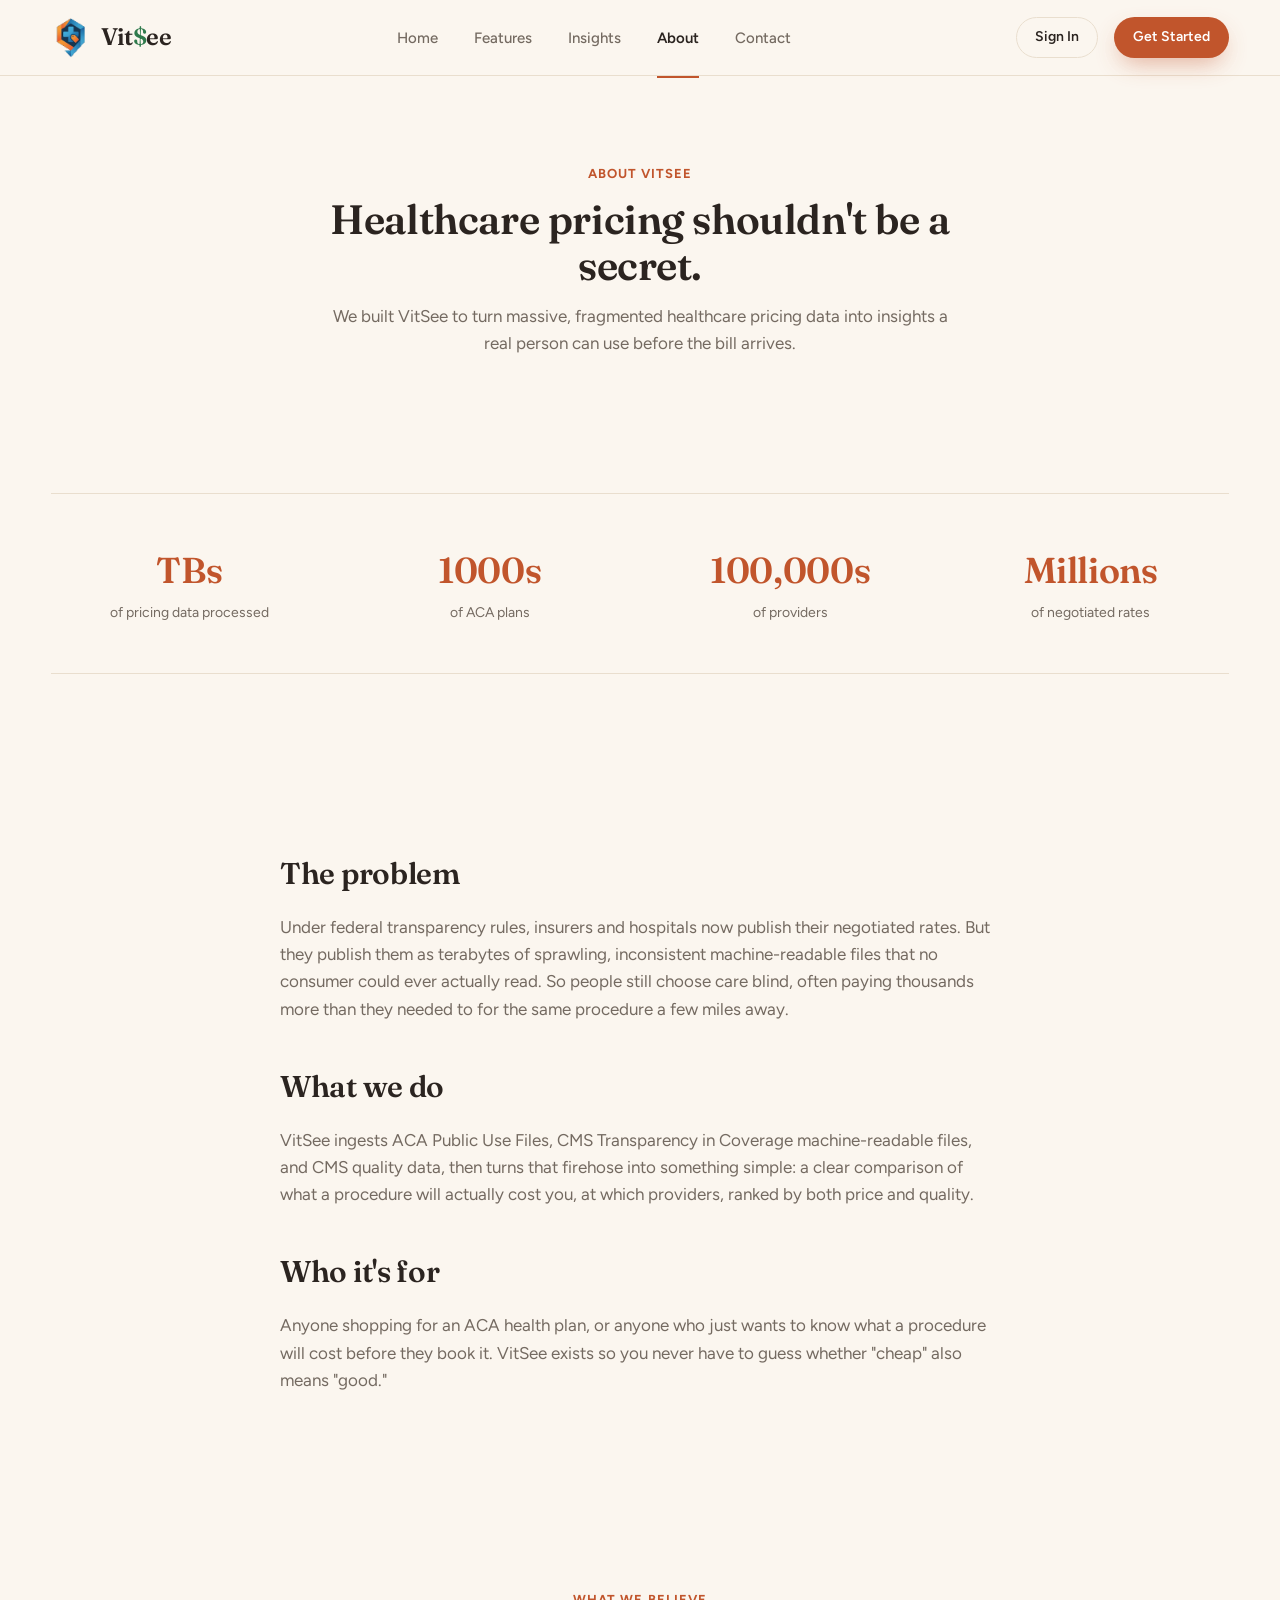
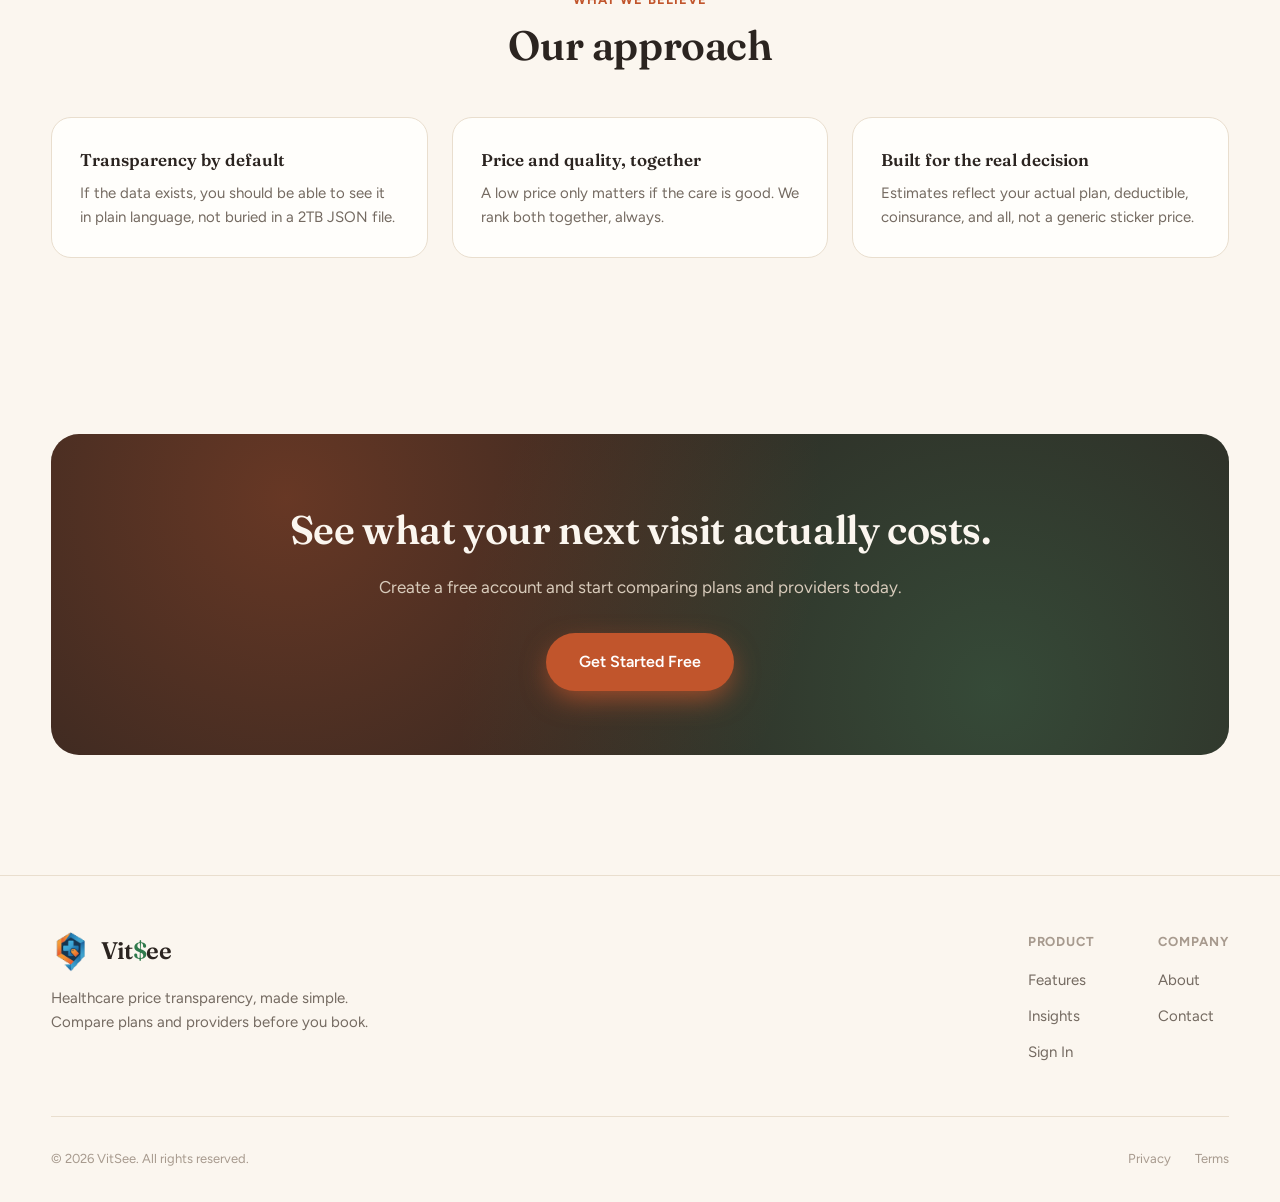
==== commit 606c1ae2: "Make copy read more human, less AI-generated Replaces em-dash-as-comma constructions and repetitive " ====
--- a/about.html
+++ b/about.html
@@ -43,7 +43,7 @@
       <div class="section-head center reveal">
         <span class="section-label">About VitSee</span>
         <h2>Healthcare pricing shouldn't be a secret.</h2>
-        <p>We built VitSee to synthesize massive, fragmented healthcare pricing data into insights a real person can use — before the bill arrives, not after.</p>
+        <p>We built VitSee to turn massive, fragmented healthcare pricing data into insights a real person can use before the bill arrives.</p>
       </div>
     </div>
   </section>
@@ -74,13 +74,13 @@
   <section>
     <div class="wrap prose reveal">
       <h2>The problem</h2>
-      <p>Under federal transparency rules, insurers and hospitals now publish their negotiated rates — but as terabytes of sprawling, inconsistent machine-readable files that no consumer could ever read. The result: people still choose care blind, often paying thousands more than they needed to for the exact same procedure a few miles away.</p>
+      <p>Under federal transparency rules, insurers and hospitals now publish their negotiated rates. But they publish them as terabytes of sprawling, inconsistent machine-readable files that no consumer could ever actually read. So people still choose care blind, often paying thousands more than they needed to for the same procedure a few miles away.</p>
 
       <h2>What we do</h2>
       <p>VitSee ingests ACA Public Use Files, CMS Transparency in Coverage machine-readable files, and CMS quality data, then turns that firehose into something simple: a clear comparison of what a procedure will actually cost you, at which providers, ranked by both price and quality.</p>
 
       <h2>Who it's for</h2>
-      <p>Anyone shopping for an ACA health plan, or anyone who wants to know what a procedure will cost before they book it. VitSee exists so that the choice between "cheap" and "good" is never one you have to guess at.</p>
+      <p>Anyone shopping for an ACA health plan, or anyone who just wants to know what a procedure will cost before they book it. VitSee exists so you never have to guess whether "cheap" also means "good."</p>
     </div>
   </section>
 
@@ -93,15 +93,15 @@
       <div class="value-grid reveal">
         <div class="value-card">
           <h4>Transparency by default</h4>
-          <p>If the data exists, you should be able to see it — in plain language, not a 2TB JSON file.</p>
+          <p>If the data exists, you should be able to see it in plain language, not buried in a 2TB JSON file.</p>
         </div>
         <div class="value-card">
           <h4>Price and quality, together</h4>
-          <p>The cheapest option only matters if it's also good care. We never rank one without the other.</p>
+          <p>A low price only matters if the care is good. We rank both together, always.</p>
         </div>
         <div class="value-card">
           <h4>Built for the real decision</h4>
-          <p>Estimates reflect your actual plan — deductible, coinsurance, and all — not a generic sticker price.</p>
+          <p>Estimates reflect your actual plan, deductible, coinsurance, and all, not a generic sticker price.</p>
         </div>
       </div>
     </div>
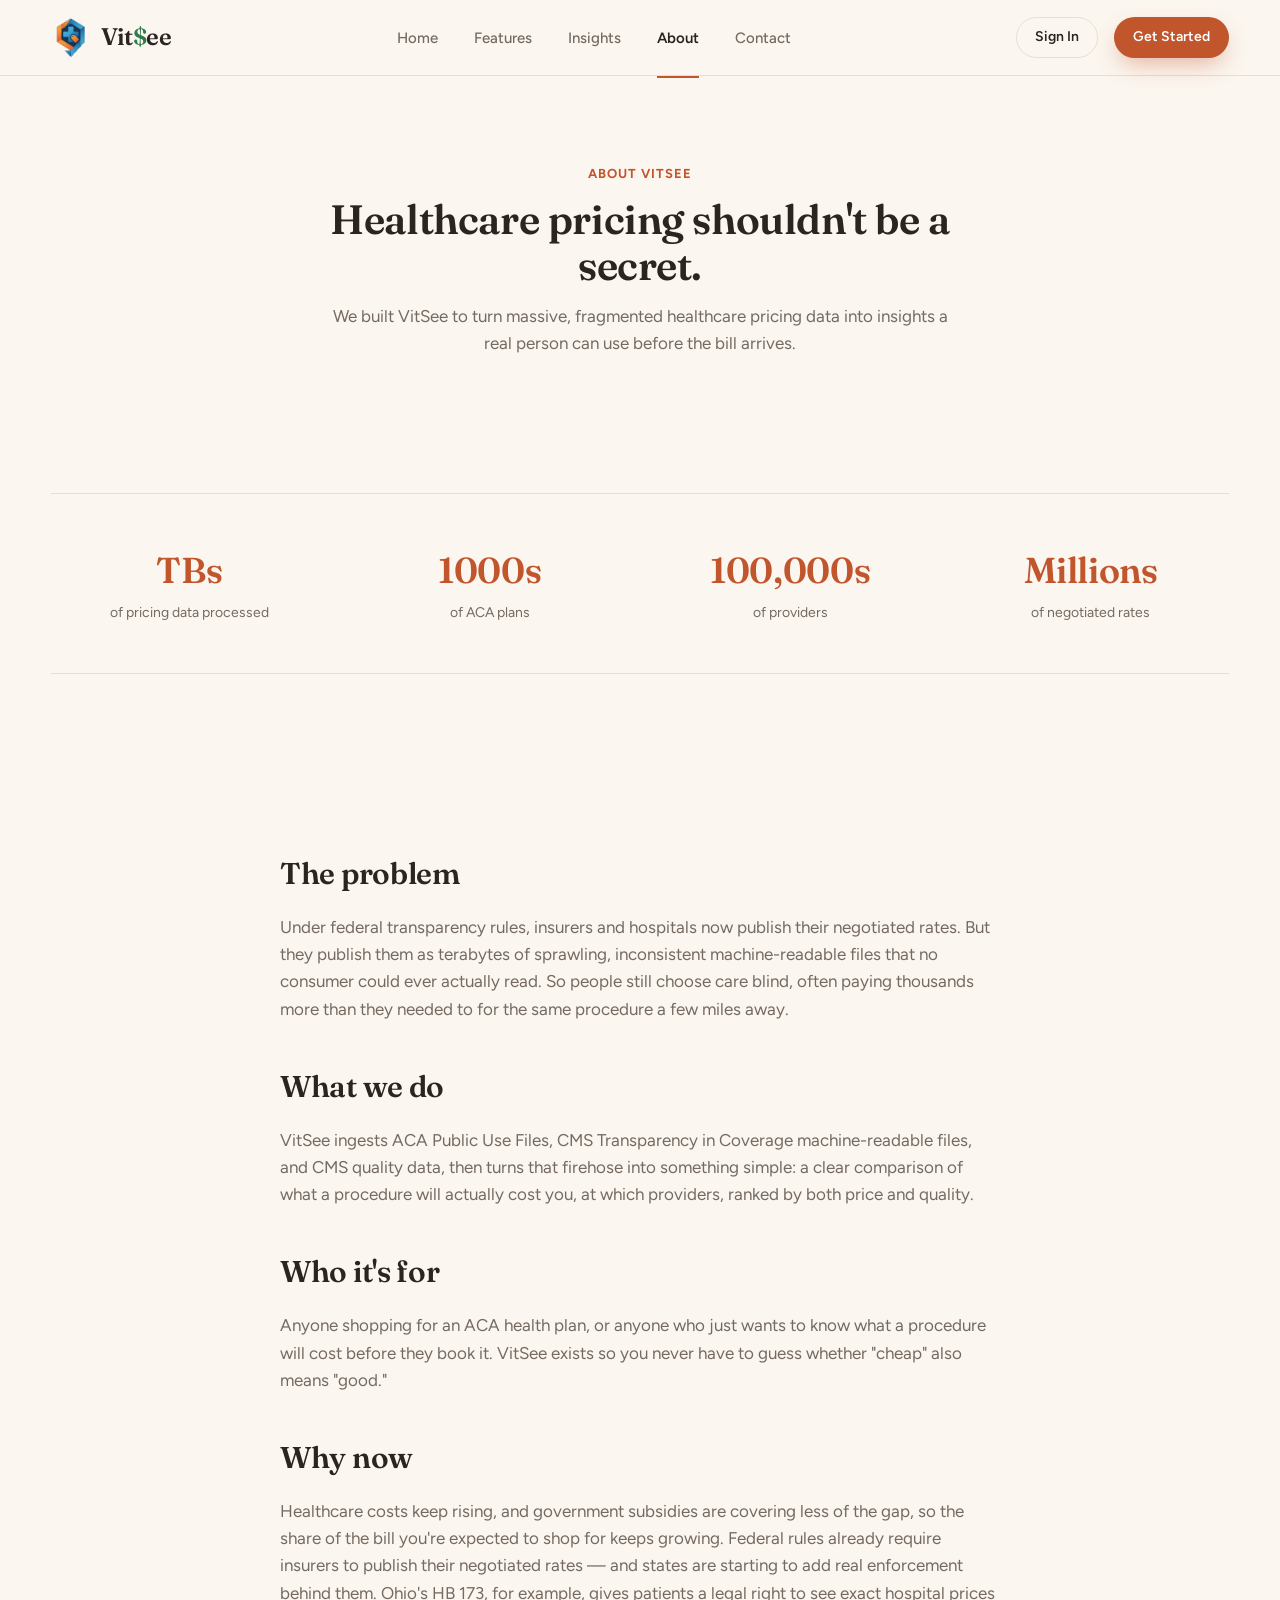
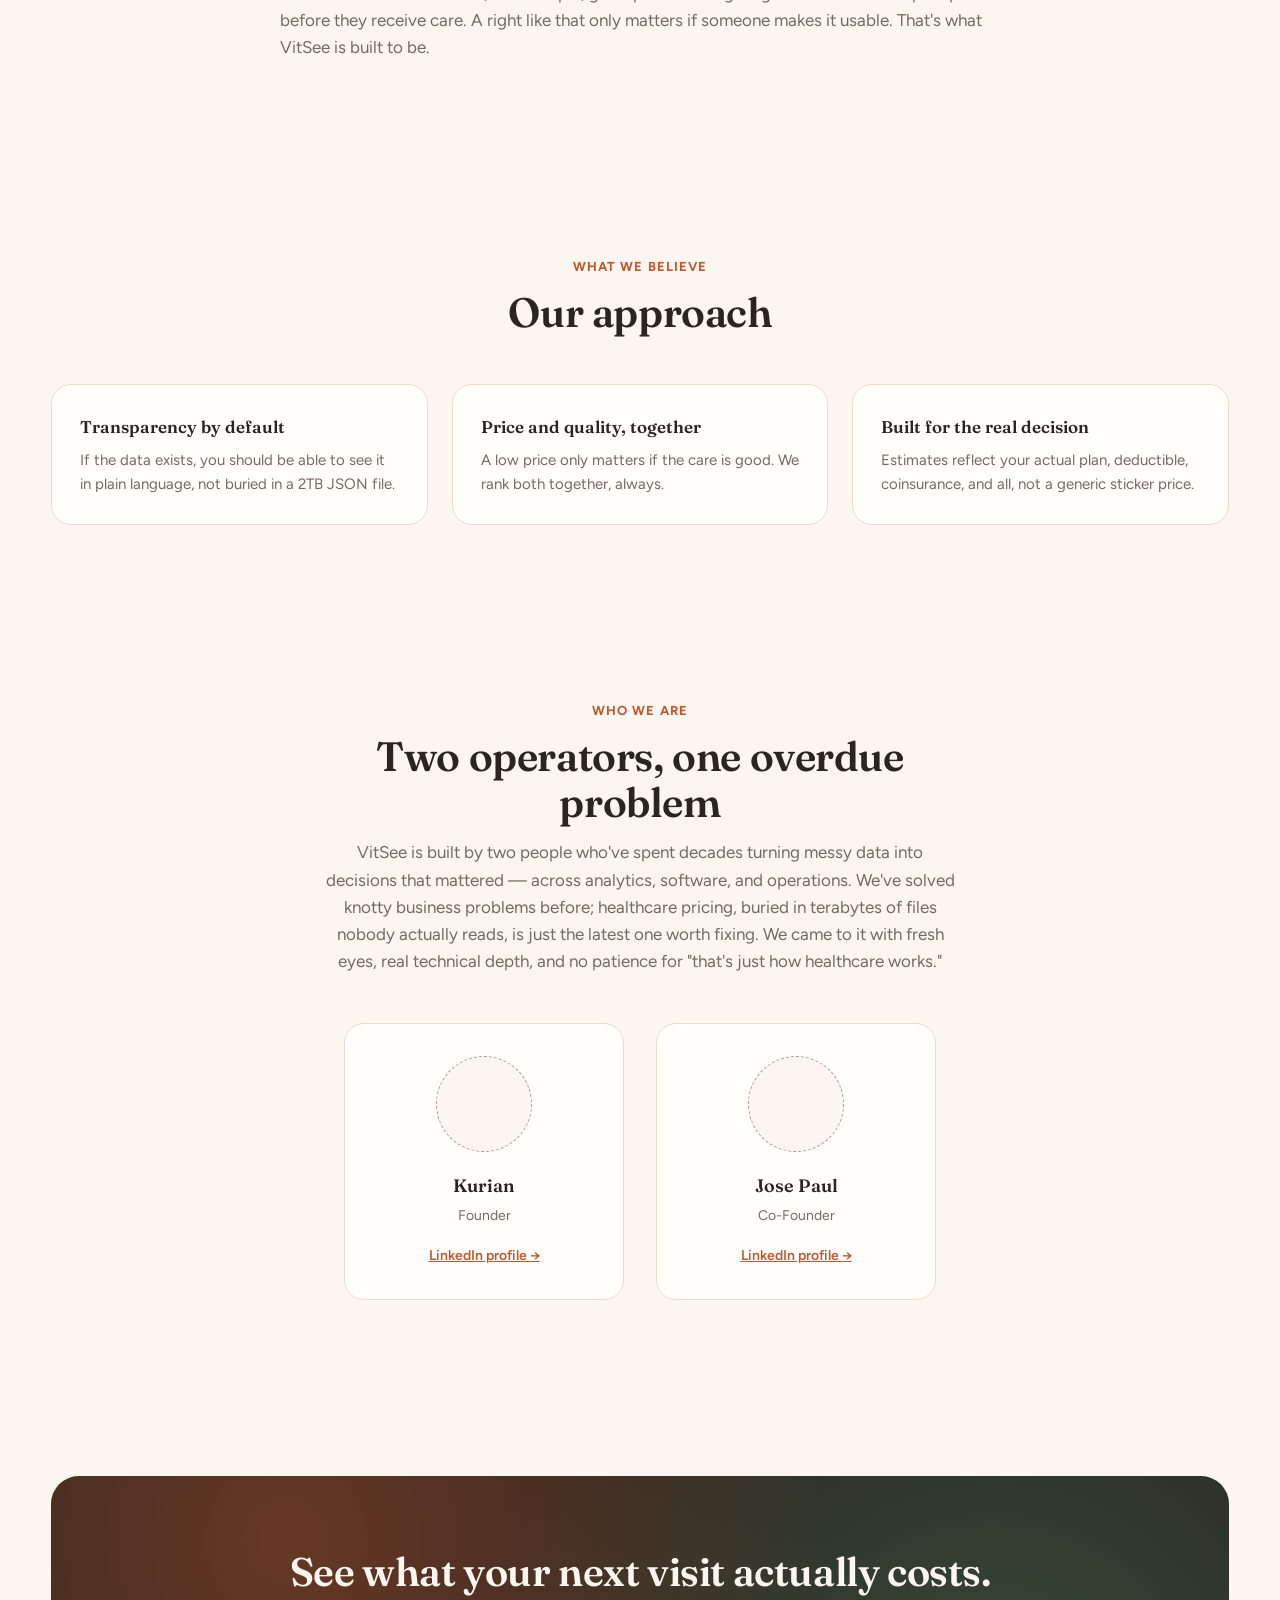
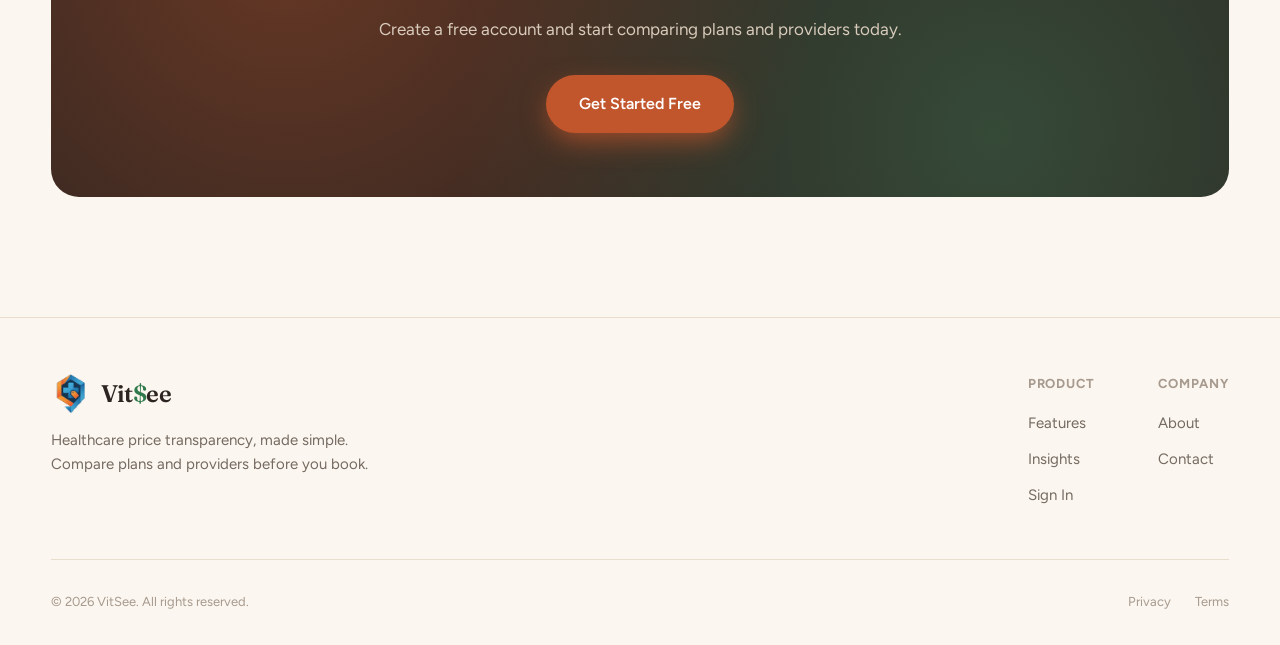
==== commit 0cd0b460: "Broaden Ohio pitch to national narrative, add founder bios, fix low-contrast graphics - Homepage/Abo" ====
--- a/about.html
+++ b/about.html
@@ -10,6 +10,15 @@
 <link rel="preconnect" href="https://fonts.gstatic.com" crossorigin>
 <link href="https://fonts.googleapis.com/css2?family=Fraunces:ital,wght@0,500;0,600;1,500;1,600&family=Figtree:wght@400;500;600;700;800&display=swap" rel="stylesheet">
 <link rel="stylesheet" href="styles.css">
+<!-- Google tag (gtag.js) -->
+<script async src="https://www.googletagmanager.com/gtag/js?id=G-389RD2V3CB"></script>
+<script>
+  window.dataLayer = window.dataLayer || [];
+  function gtag(){dataLayer.push(arguments);}
+  gtag('js', new Date());
+
+  gtag('config', 'G-389RD2V3CB');
+</script>
 </head>
 <body>
 
@@ -81,6 +90,9 @@
 
       <h2>Who it's for</h2>
       <p>Anyone shopping for an ACA health plan, or anyone who just wants to know what a procedure will cost before they book it. VitSee exists so you never have to guess whether "cheap" also means "good."</p>
+
+      <h2>Why now</h2>
+      <p>Healthcare costs keep rising, and government subsidies are covering less of the gap, so the share of the bill you're expected to shop for keeps growing. Federal rules already require insurers to publish their negotiated rates &mdash; and states are starting to add real enforcement behind them. Ohio's HB 173, for example, gives patients a legal right to see exact hospital prices before they receive care. A right like that only matters if someone makes it usable. That's what VitSee is built to be.</p>
     </div>
   </section>
 
@@ -102,6 +114,30 @@
         <div class="value-card">
           <h4>Built for the real decision</h4>
           <p>Estimates reflect your actual plan, deductible, coinsurance, and all, not a generic sticker price.</p>
+        </div>
+      </div>
+    </div>
+  </section>
+
+  <section>
+    <div class="wrap">
+      <div class="section-head center reveal">
+        <span class="section-label">Who we are</span>
+        <h2>Two operators, one overdue problem</h2>
+        <p>VitSee is built by two people who've spent decades turning messy data into decisions that mattered &mdash; across analytics, software, and operations. We've solved knotty business problems before; healthcare pricing, buried in terabytes of files nobody actually reads, is just the latest one worth fixing. We came to it with fresh eyes, real technical depth, and no patience for "that's just how healthcare works."</p>
+      </div>
+      <div class="founder-grid reveal">
+        <div class="founder-card">
+          <div class="founder-photo" aria-hidden="true"><!-- TODO: replace with Kurian's headshot --></div>
+          <h4>Kurian <!-- TODO: last name --></h4>
+          <span class="founder-role">Founder</span>
+          <a href="#" class="founder-linkedin"><!-- TODO: add LinkedIn URL -->LinkedIn profile &rarr;</a>
+        </div>
+        <div class="founder-card">
+          <div class="founder-photo" aria-hidden="true"><!-- TODO: replace with Jose's headshot --></div>
+          <h4>Jose Paul</h4>
+          <span class="founder-role">Co-Founder</span>
+          <a href="#" class="founder-linkedin"><!-- TODO: add LinkedIn URL -->LinkedIn profile &rarr;</a>
         </div>
       </div>
     </div>
--- a/styles.css
+++ b/styles.css
@@ -687,7 +687,8 @@
 .mock-bar {
   height: 12px;
   border-radius: 6px;
-  background: var(--border-color);
+  background: linear-gradient(90deg, var(--primary-color), var(--primary-light));
+  box-shadow: inset 0 0 0 1px rgba(43, 36, 32, 0.06);
 }
 
 .mock-list {
@@ -806,6 +807,54 @@
   margin: 0;
   color: var(--text-secondary);
   font-size: 0.9375rem;
+}
+
+/* Founder cards (about.html) */
+
+.founder-grid {
+  display: grid;
+  grid-template-columns: repeat(2, minmax(0, 280px));
+  justify-content: center;
+  gap: 2rem;
+  margin-top: 2rem;
+}
+
+.founder-card {
+  background: var(--surface-color);
+  border: 1px solid var(--border-color);
+  border-radius: var(--radius);
+  padding: 2rem;
+  text-align: center;
+}
+
+.founder-photo {
+  width: 96px;
+  height: 96px;
+  margin: 0 auto 1.25rem;
+  border-radius: 50%;
+  background: var(--bg-color);
+  border: 1.5px dashed var(--text-muted);
+}
+
+.founder-card h4 {
+  font-family: var(--font-display);
+  margin: 0 0 0.25rem;
+  font-size: 1.125rem;
+  font-weight: 600;
+}
+
+.founder-role {
+  display: block;
+  color: var(--text-secondary);
+  font-size: 0.875rem;
+  margin-bottom: 0.875rem;
+}
+
+.founder-linkedin {
+  display: inline-block;
+  font-size: 0.875rem;
+  font-weight: 600;
+  color: var(--primary-color);
 }
 
 /* ---------- Contact page ---------- */
@@ -943,6 +992,21 @@
   opacity: 0.9;
 }
 
+.insight-card-media::after {
+  content: "";
+  position: absolute;
+  width: 92px;
+  height: 92px;
+  border-radius: 50%;
+  background: rgba(255, 254, 251, 0.75);
+  box-shadow: 0 6px 20px rgba(43, 36, 32, 0.08);
+}
+
+.insight-card.featured .insight-card-media::after {
+  width: 120px;
+  height: 120px;
+}
+
 .insight-card-media.tone-blue::before { background: linear-gradient(135deg, #F0DCCB, #FBF6EF); }
 .insight-card-media.tone-green::before { background: linear-gradient(135deg, #D9EADD, #F3F9F4); }
 .insight-card-media.tone-amber::before { background: linear-gradient(135deg, #F5E3C4, #FBF6EF); }
@@ -950,6 +1014,22 @@
 .insight-card-media.tone-blue svg { color: var(--primary-color); }
 .insight-card-media.tone-green svg { color: var(--accent-green-dark); }
 .insight-card-media.tone-amber svg { color: var(--amber); }
+
+.insight-wip-badge {
+  position: absolute;
+  top: 0.75rem;
+  right: 0.75rem;
+  z-index: 2;
+  background: var(--surface-color);
+  color: var(--text-secondary);
+  font-size: 0.6875rem;
+  font-weight: 700;
+  text-transform: uppercase;
+  letter-spacing: 0.05em;
+  padding: 0.3rem 0.75rem;
+  border-radius: 999px;
+  border: 1px solid var(--border-color);
+}
 
 .insight-card-body {
   padding: 1.5rem;
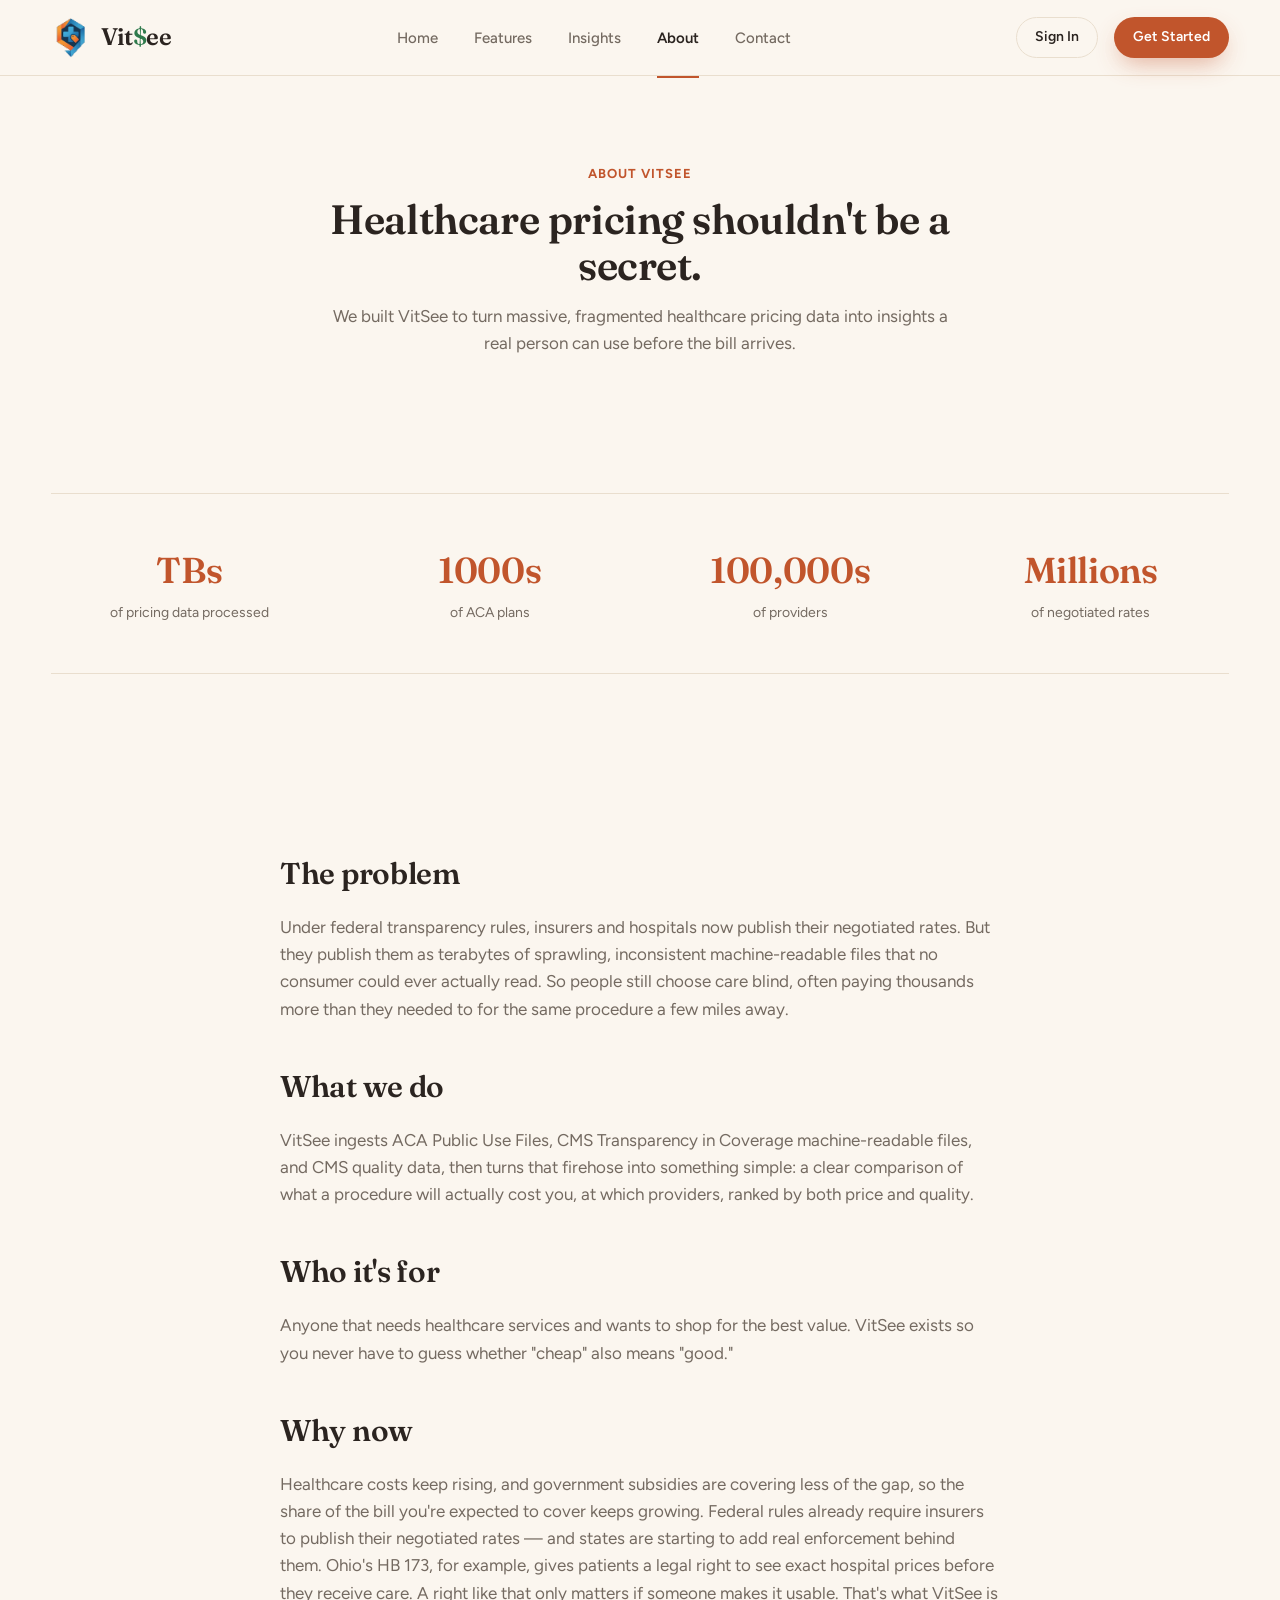
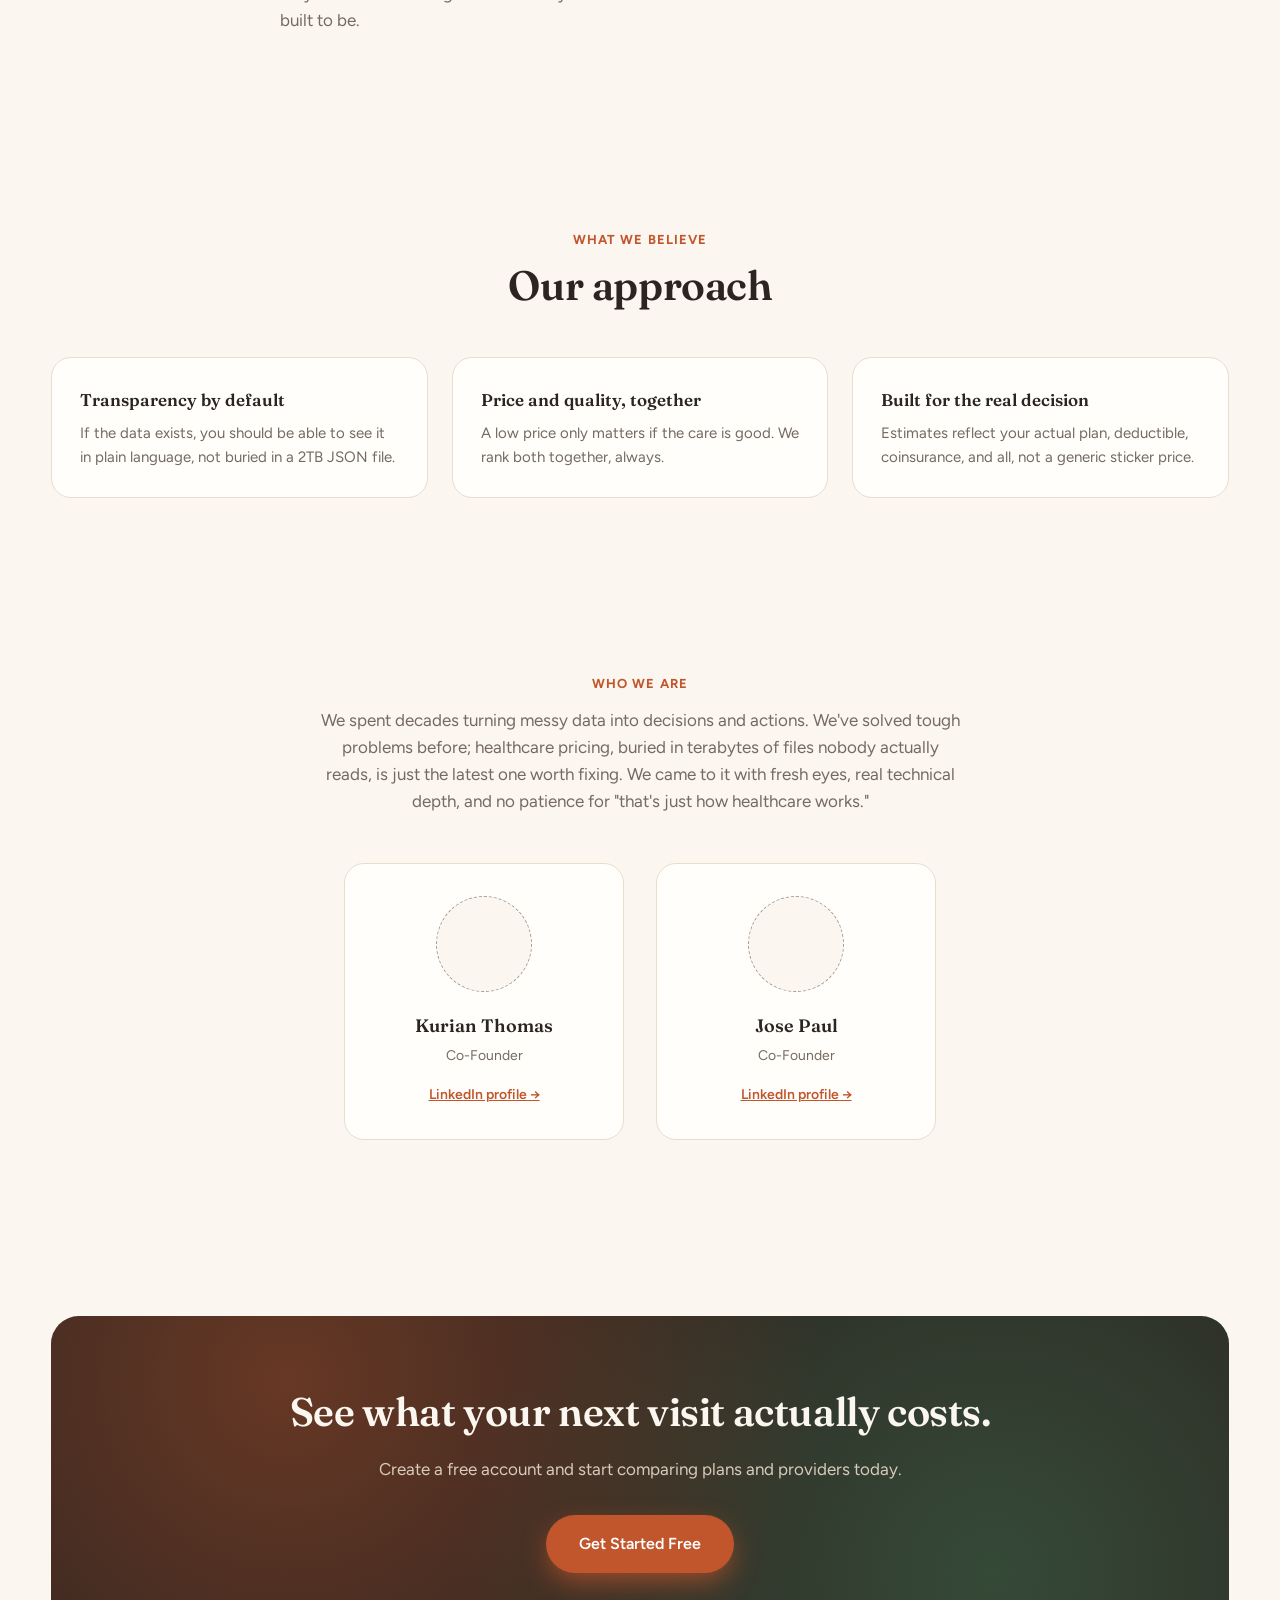
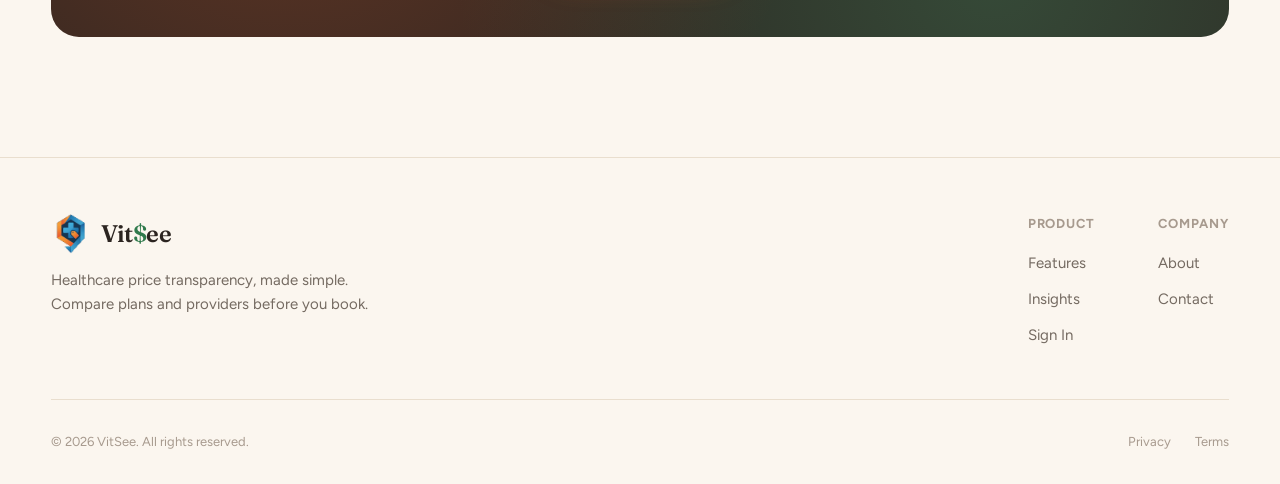
==== commit 1e631e3b: "Apply copy edits: price-only framing, broader "who it's for", tightened founder statement - Why now " ====
--- a/about.html
+++ b/about.html
@@ -89,10 +89,10 @@
       <p>VitSee ingests ACA Public Use Files, CMS Transparency in Coverage machine-readable files, and CMS quality data, then turns that firehose into something simple: a clear comparison of what a procedure will actually cost you, at which providers, ranked by both price and quality.</p>
 
       <h2>Who it's for</h2>
-      <p>Anyone shopping for an ACA health plan, or anyone who just wants to know what a procedure will cost before they book it. VitSee exists so you never have to guess whether "cheap" also means "good."</p>
+      <p>Anyone that needs healthcare services and wants to shop for the best value. VitSee exists so you never have to guess whether "cheap" also means "good."</p>
 
       <h2>Why now</h2>
-      <p>Healthcare costs keep rising, and government subsidies are covering less of the gap, so the share of the bill you're expected to shop for keeps growing. Federal rules already require insurers to publish their negotiated rates &mdash; and states are starting to add real enforcement behind them. Ohio's HB 173, for example, gives patients a legal right to see exact hospital prices before they receive care. A right like that only matters if someone makes it usable. That's what VitSee is built to be.</p>
+      <p>Healthcare costs keep rising, and government subsidies are covering less of the gap, so the share of the bill you're expected to cover keeps growing. Federal rules already require insurers to publish their negotiated rates &mdash; and states are starting to add real enforcement behind them. Ohio's HB 173, for example, gives patients a legal right to see exact hospital prices before they receive care. A right like that only matters if someone makes it usable. That's what VitSee is built to be.</p>
     </div>
   </section>
 
@@ -123,14 +123,13 @@
     <div class="wrap">
       <div class="section-head center reveal">
         <span class="section-label">Who we are</span>
-        <h2>Two operators, one overdue problem</h2>
-        <p>VitSee is built by two people who've spent decades turning messy data into decisions that mattered &mdash; across analytics, software, and operations. We've solved knotty business problems before; healthcare pricing, buried in terabytes of files nobody actually reads, is just the latest one worth fixing. We came to it with fresh eyes, real technical depth, and no patience for "that's just how healthcare works."</p>
+        <p>We spent decades turning messy data into decisions and actions. We've solved tough problems before; healthcare pricing, buried in terabytes of files nobody actually reads, is just the latest one worth fixing. We came to it with fresh eyes, real technical depth, and no patience for "that's just how healthcare works."</p>
       </div>
       <div class="founder-grid reveal">
         <div class="founder-card">
           <div class="founder-photo" aria-hidden="true"><!-- TODO: replace with Kurian's headshot --></div>
-          <h4>Kurian <!-- TODO: last name --></h4>
-          <span class="founder-role">Founder</span>
+          <h4>Kurian Thomas</h4>
+          <span class="founder-role">Co-Founder</span>
           <a href="#" class="founder-linkedin"><!-- TODO: add LinkedIn URL -->LinkedIn profile &rarr;</a>
         </div>
         <div class="founder-card">
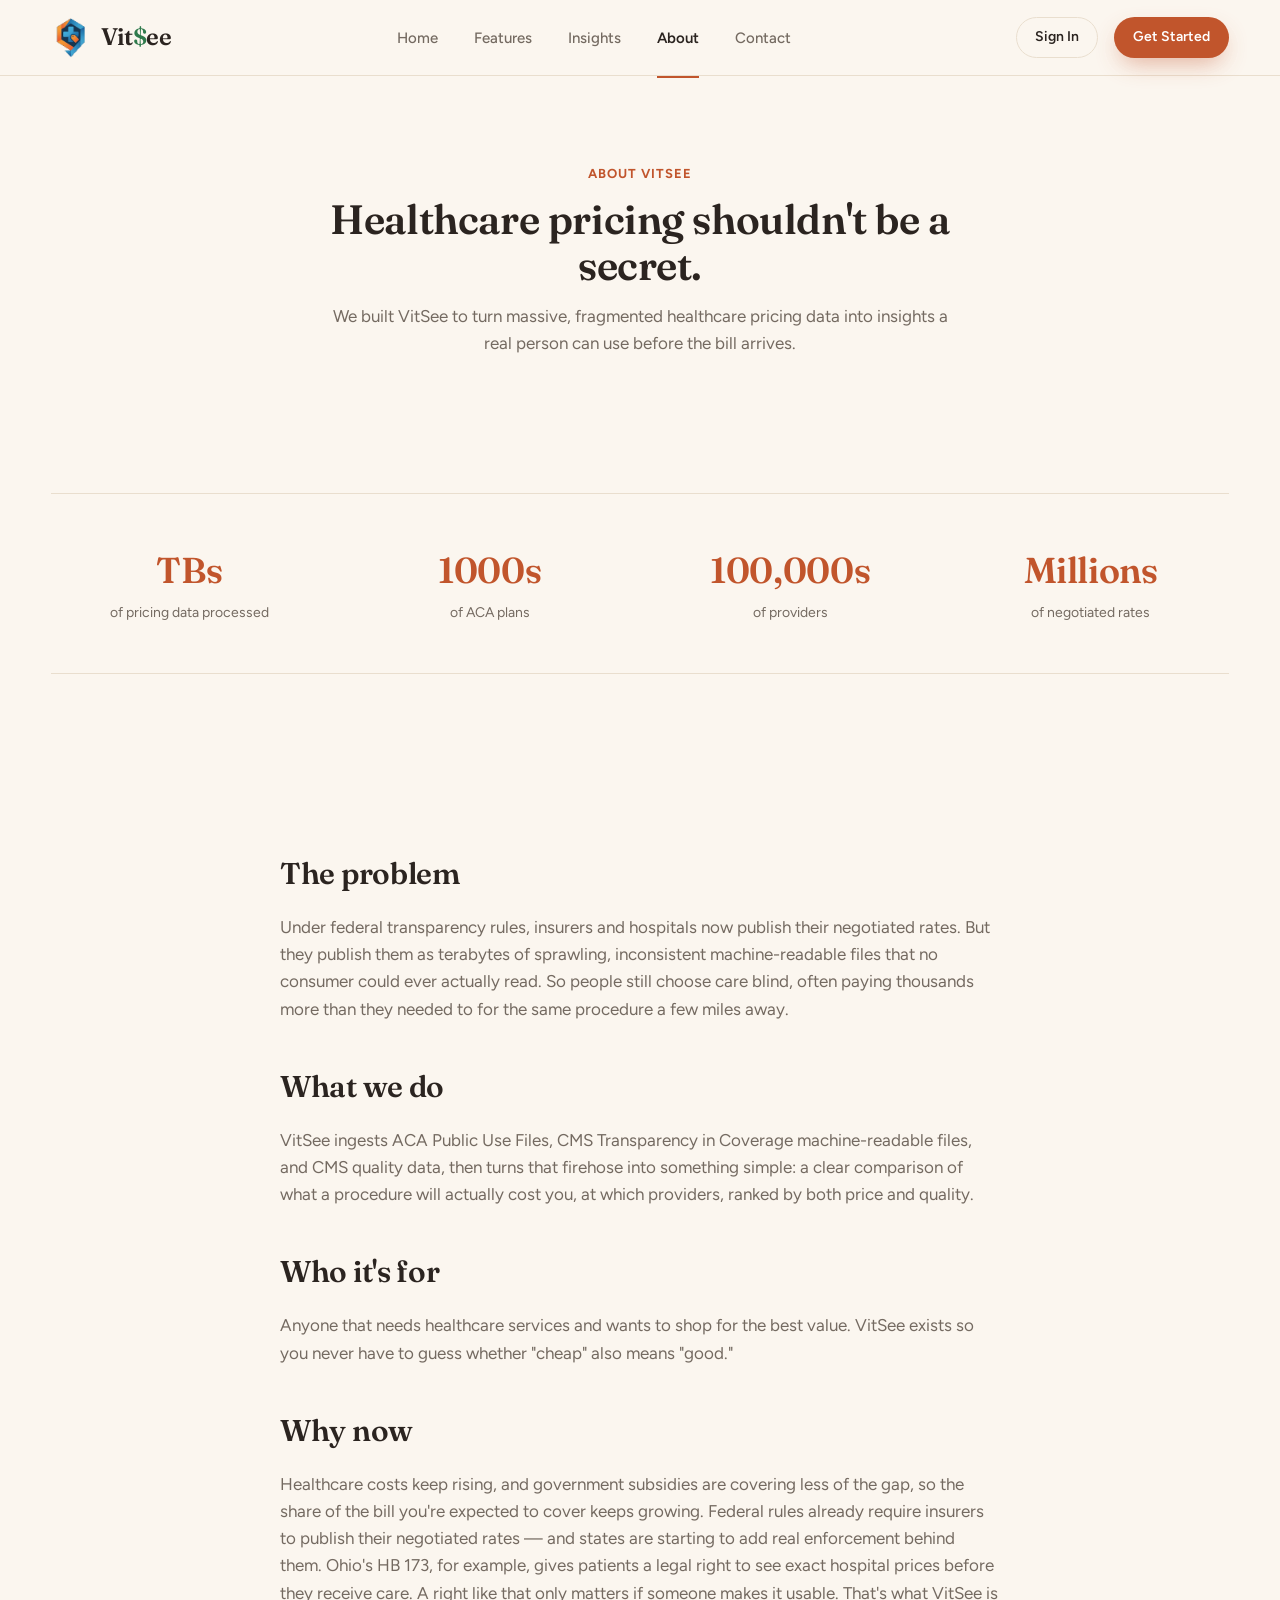
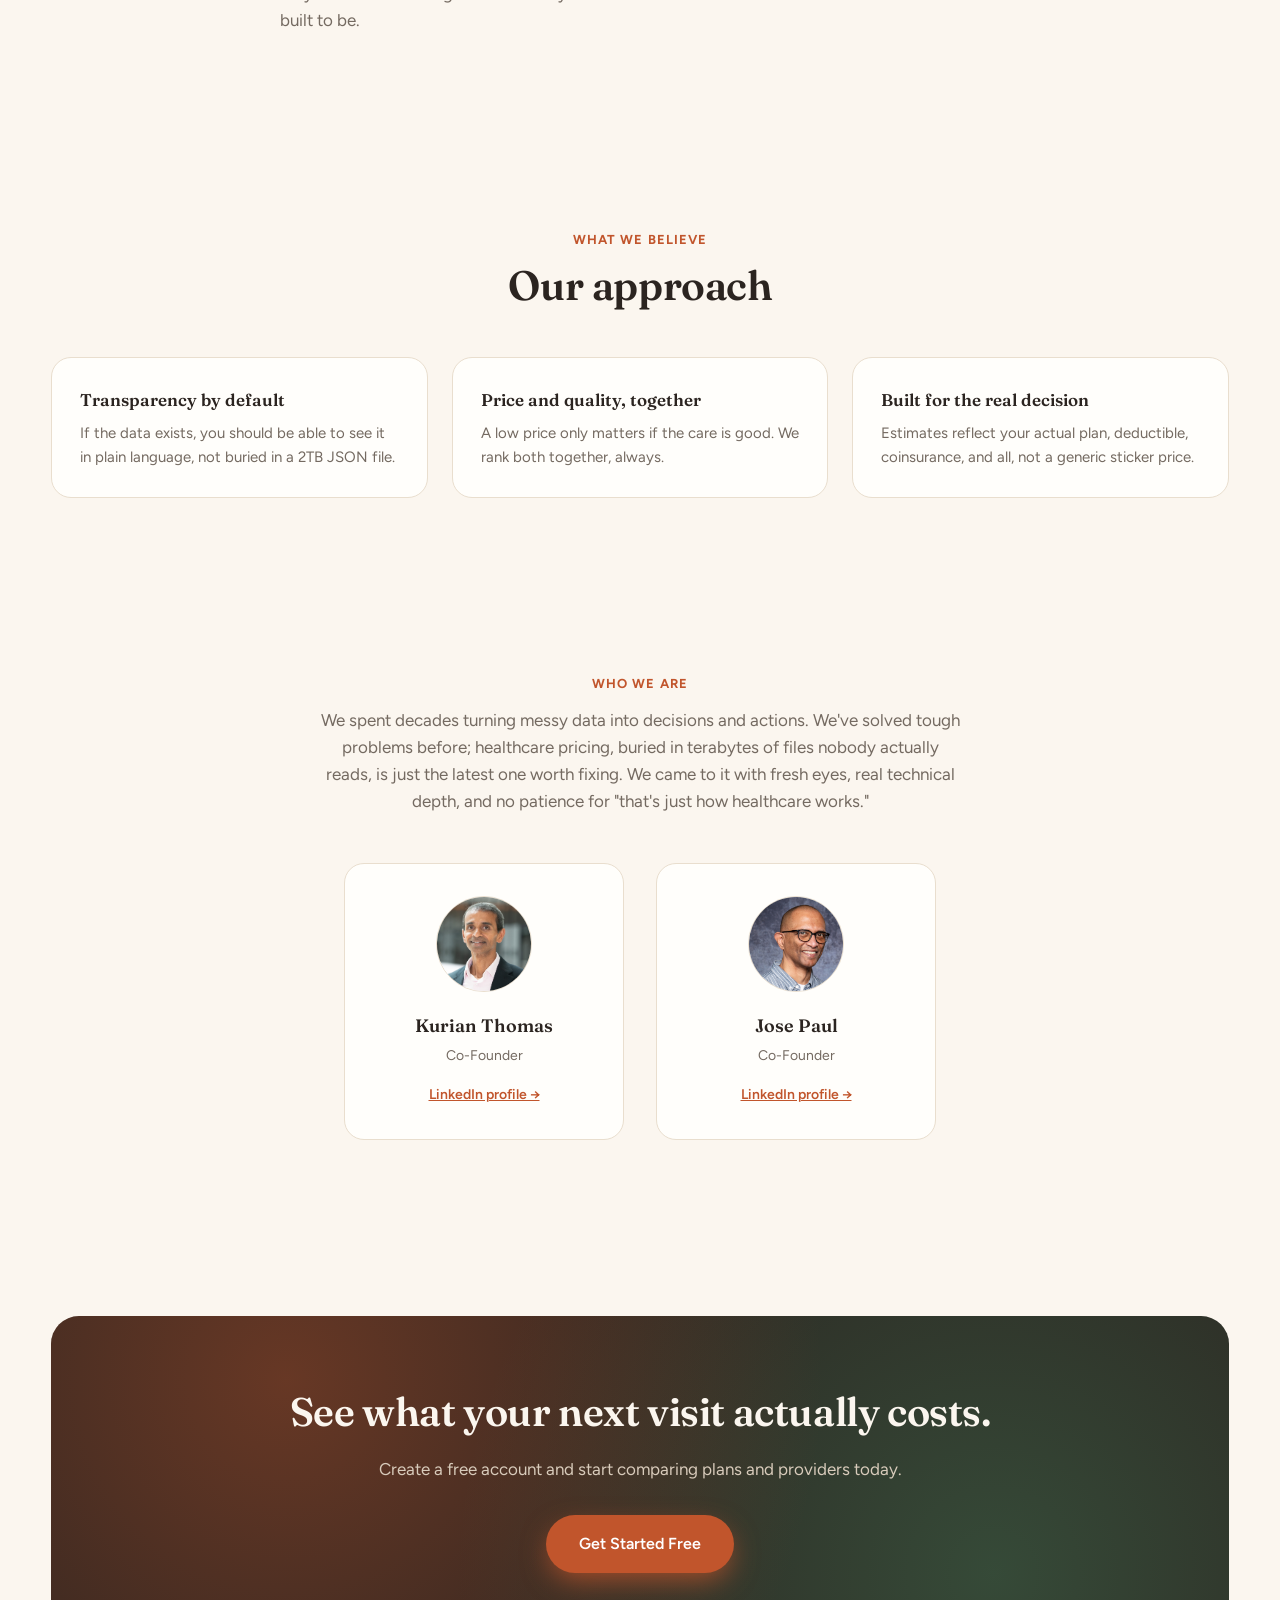
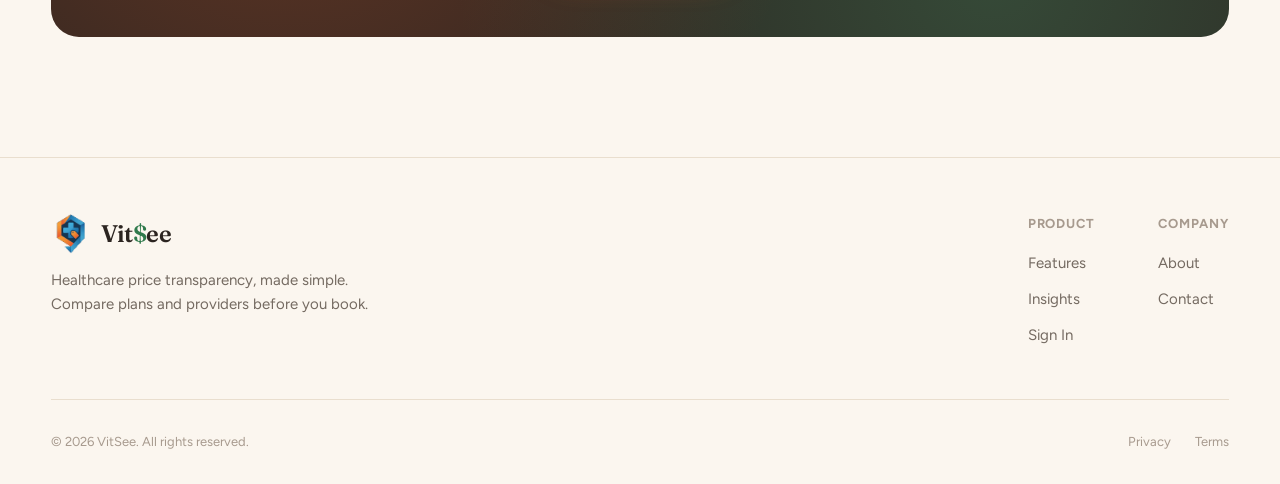
==== commit ca6c0af5: "Add founder headshots and LinkedIn links - Replace placeholder circles with real photos for Kurian T" ====
--- a/about.html
+++ b/about.html
@@ -127,16 +127,16 @@
       </div>
       <div class="founder-grid reveal">
         <div class="founder-card">
-          <div class="founder-photo" aria-hidden="true"><!-- TODO: replace with Kurian's headshot --></div>
+          <img class="founder-photo" src="assets/kurian-thomas.jpg" alt="Kurian Thomas">
           <h4>Kurian Thomas</h4>
           <span class="founder-role">Co-Founder</span>
-          <a href="#" class="founder-linkedin"><!-- TODO: add LinkedIn URL -->LinkedIn profile &rarr;</a>
+          <a href="https://www.linkedin.com/in/kurianthomas-saas-bigdata/" class="founder-linkedin" target="_blank" rel="noopener">LinkedIn profile &rarr;</a>
         </div>
         <div class="founder-card">
-          <div class="founder-photo" aria-hidden="true"><!-- TODO: replace with Jose's headshot --></div>
+          <img class="founder-photo" src="assets/jose-paul.jpg" alt="Jose Paul">
           <h4>Jose Paul</h4>
           <span class="founder-role">Co-Founder</span>
-          <a href="#" class="founder-linkedin"><!-- TODO: add LinkedIn URL -->LinkedIn profile &rarr;</a>
+          <a href="https://www.linkedin.com/in/josekpaul/" class="founder-linkedin" target="_blank" rel="noopener">LinkedIn profile &rarr;</a>
         </div>
       </div>
     </div>
--- a/styles.css
+++ b/styles.css
@@ -836,6 +836,11 @@
   border: 1.5px dashed var(--text-muted);
 }
 
+img.founder-photo {
+  object-fit: cover;
+  border: 1px solid var(--border-color);
+}
+
 .founder-card h4 {
   font-family: var(--font-display);
   margin: 0 0 0.25rem;
